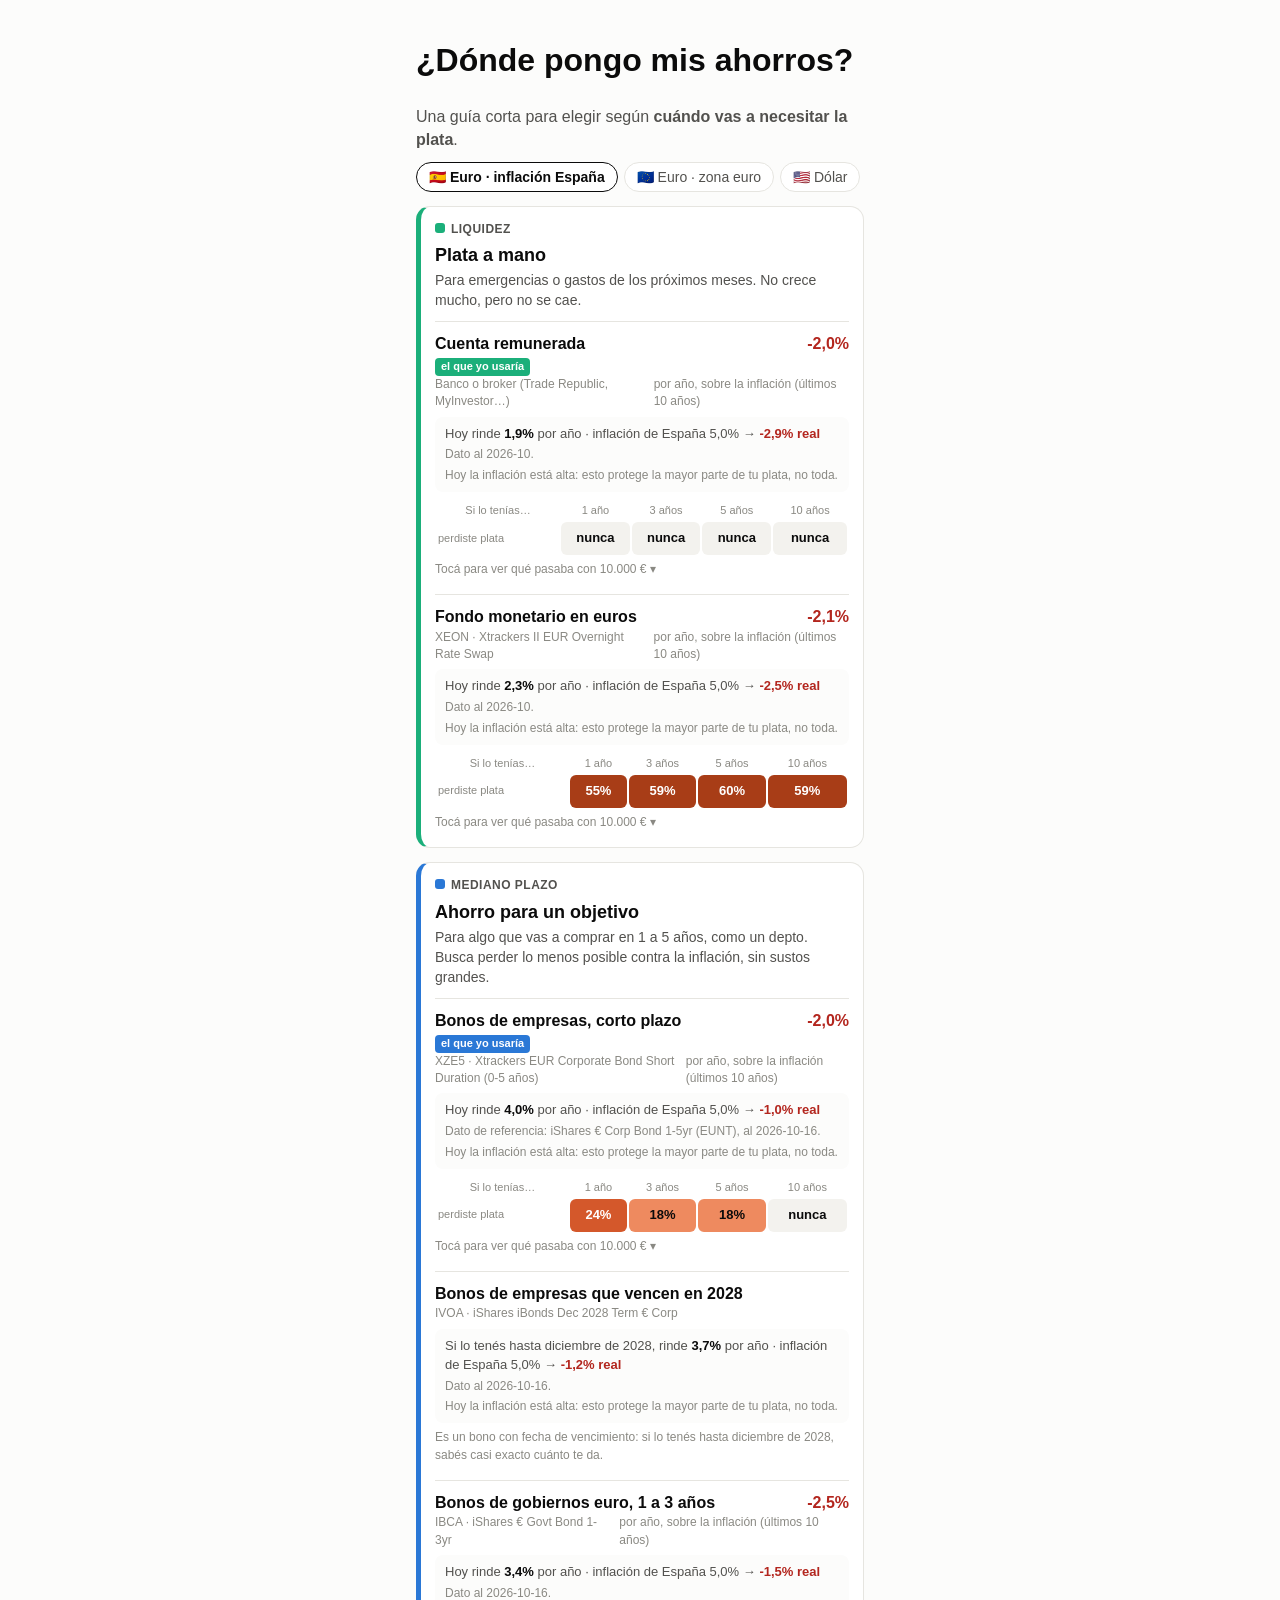
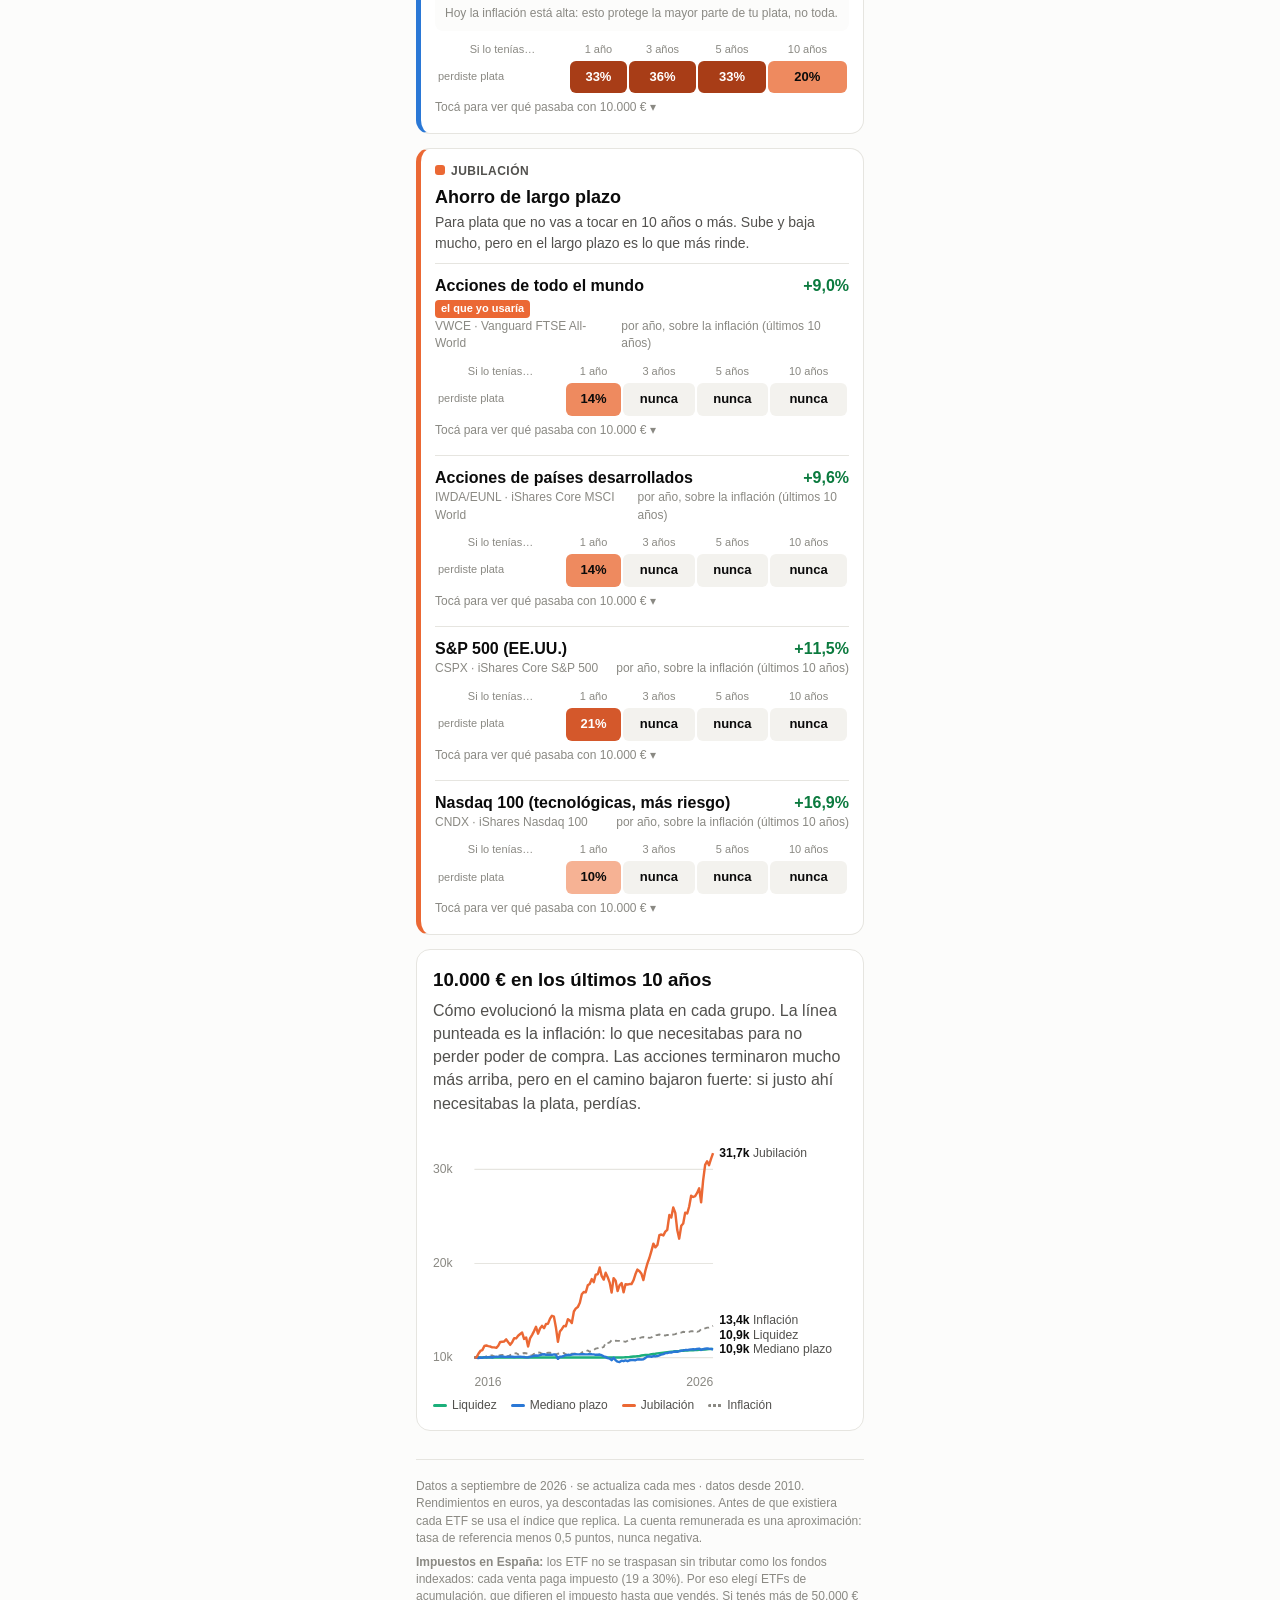
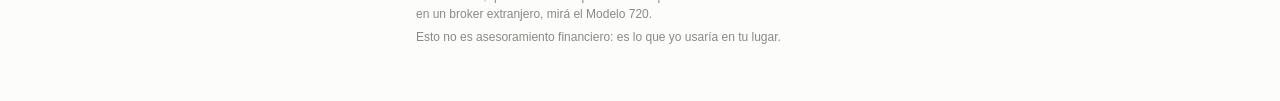
==== site/index.html @ a1c072b0 "Página: tres grupos, pérdida por plazo, escenarios y gráfico de 10 años" ====
<!doctype html>
<html lang="es">
<head>
<meta charset="utf-8">
<meta name="viewport" content="width=device-width, initial-scale=1">
<title>¿Dónde pongo mis ahorros?</title>
<meta name="description" content="Una guía corta para elegir dónde poner los ahorros según cuándo vas a necesitar la plata.">
<link rel="icon" href="data:image/svg+xml,<svg xmlns='http://www.w3.org/2000/svg' viewBox='0 0 100 100'><text y='.9em' font-size='90'>🐷</text></svg>">
<link rel="stylesheet" href="style.css">
</head>
<body>
<main>
  <h1>¿Dónde pongo mis ahorros?</h1>
  <p>Una guía corta para elegir según <b>cuándo vas a necesitar la plata</b>.</p>
  <div class="moneda" id="moneda">
    <button class="chip" data-m="es">🇪🇸 Euro · inflación España</button>
    <button class="chip" data-m="ea">🇪🇺 Euro · zona euro</button>
    <button class="chip" data-m="us">🇺🇸 Dólar</button>
  </div>

  <div id="grupos"></div>

  <div class="leccion">
    <h3 style="margin:0 0 4px">10.000<span class="sim"></span> en los últimos 10 años</h3>
    <p>Cómo evolucionó la misma plata en cada grupo. La línea punteada es la inflación: lo que necesitabas para no perder poder de compra. Las acciones terminaron mucho más arriba, pero en el camino bajaron fuerte: si justo ahí necesitabas la plata, perdías.</p>
    <svg id="diez" viewBox="0 0 340 220" role="img" aria-label="Evolución de 10.000 en cada grupo durante los últimos 10 años"></svg>
    <div class="legend" id="leyenda" style="flex-wrap:wrap"></div>
  </div>

  <footer id="pie"></footer>
</main>
<script src="app.js"></script>
</body>
</html>
---- site/style.css ----
:root {
    --surface: #fcfcfb; --card: #ffffff; --line: #e6e5e0;
    --text: #0b0b0b; --text2: #52514e; --muted: #8a8983;
    --liq: #1baf7a; --med: #2a78d6; --jub: #eb6834;
    --good: #0b7a3e; --bad: #b3261e;
  }
  * { box-sizing: border-box; }
  body { margin: 0; font: 16px/1.45 -apple-system, BlinkMacSystemFont, "Segoe UI", Roboto, sans-serif;
         background: var(--surface); color: var(--text); }
  main { max-width: 480px; margin: 0 auto; padding: 16px 16px 48px; }
            font-size: 12px; color: #6b5200; margin-bottom: 12px; }
  h1 { font-size: 24px; line-height: 1.2; margin: 4px 0 4px; }
  h2 { font-size: 19px; margin: 28px 0 8px; }
  p { margin: 6px 0; color: var(--text2); }
  .moneda { display: flex; gap: 6px; margin: 10px 0 4px; flex-wrap: wrap; }
  .chip { border: 1px solid var(--line); background: var(--card); border-radius: 999px; padding: 6px 12px;
          font-size: 14px; color: var(--text2); cursor: pointer; }
  .chip.on { border-color: var(--text); color: var(--text); font-weight: 600; }
  .grupo { background: var(--card); border: 1px solid var(--line); border-left: 5px solid var(--k);
           border-radius: 14px; padding: 14px 14px 10px; margin-top: 14px; }
  .grupo .tag { font-size: 12px; font-weight: 700; letter-spacing: .04em; text-transform: uppercase; color: var(--text2); }
  .grupo .tag i { display: inline-block; width: 10px; height: 10px; border-radius: 3px; background: var(--k); margin-right: 6px; }
  .grupo h3 { margin: 4px 0 2px; font-size: 18px; }
  .grupo .para { font-size: 14px; color: var(--text2); }
  .inst { border-top: 1px solid var(--line); padding: 10px 0 6px; margin-top: 10px; cursor: pointer; }
  .inst .row { display: flex; justify-content: space-between; align-items: baseline; gap: 8px; }
  .inst .name { font-weight: 600; }
  .inst .name em { display: table; margin: 3px 0 0 !important; font-style: normal; font-size: 11px; background: var(--k); color: #fff; border-radius: 4px; padding: 1px 6px; margin-left: 6px; vertical-align: 2px; }
  .inst .tick { font-size: 12px; color: var(--muted); }
  .inst .real { font-weight: 700; white-space: nowrap; }
  .inst .real.pos { color: var(--good); } .inst .real.neg { color: var(--bad); }
  .inst .sub { font-size: 12px; color: var(--muted); }
  table.chances { width: 100%; border-collapse: separate; border-spacing: 2px; margin-top: 8px; font-size: 13px; }
  table.chances th { font-weight: 500; color: var(--muted); font-size: 11px; }
  table.chances td { text-align: center; border-radius: 6px; padding: 7px 0; font-weight: 600; }
  .detalle { display: none; margin: 8px 0 4px; padding: 12px; background: var(--surface); border-radius: 10px; }
  .inst.open .detalle { display: block; }
  .plazos { display: flex; gap: 6px; margin: 6px 0 10px; }
  .plazos .chip { padding: 4px 10px; font-size: 13px; }
  .esc { display: grid; grid-template-columns: 64px 1fr 74px; align-items: center; gap: 8px; font-size: 13px; margin: 6px 0; }
  .esc .lbl { color: var(--text2); }
  .esc .bar { position: relative; height: 14px; }
  .esc .bar .base { position: absolute; top: -3px; bottom: -3px; width: 2px; background: var(--text); left: var(--b); }
  .esc .bar .fill { position: absolute; top: 2px; height: 10px; border-radius: 4px; }
  .esc .val { text-align: right; font-weight: 700; }
  .nota { font-size: 12px; color: var(--muted); margin-top: 6px; }
  .leccion { background: var(--card); border: 1px solid var(--line); border-radius: 14px; padding: 16px; margin-top: 14px; }
  .leccion svg { width: 100%; height: auto; display: block; margin-top: 8px; }
  .legend { display: flex; gap: 14px; font-size: 12px; color: var(--text2); margin-top: 6px; }
  .legend i { display: inline-block; width: 14px; height: 3px; border-radius: 2px; vertical-align: middle; margin-right: 5px; }
  footer { font-size: 12px; color: var(--muted); margin-top: 28px; border-top: 1px solid var(--line); padding-top: 12px; }
  .hoy { font-size: 13px; margin-top: 6px; padding: 8px 10px; border-radius: 8px; background: var(--surface); color: var(--text2); }
  .hoy b { color: var(--text); }
  .hoy .neg { color: var(--bad); font-weight: 700; } .hoy .pos { color: var(--good); font-weight: 700; }
  .hoy .nota { display: block; margin-top: 3px; font-size: 12px; color: var(--muted); }
  .inst .tap { font-size: 12px; color: var(--muted); margin-top: 4px; }
  .inst.open .tap { display: none; }
  .error { color: var(--bad); padding: 20px 0; }
  footer p { font-size: 12px; color: var(--muted); margin: 6px 0; }
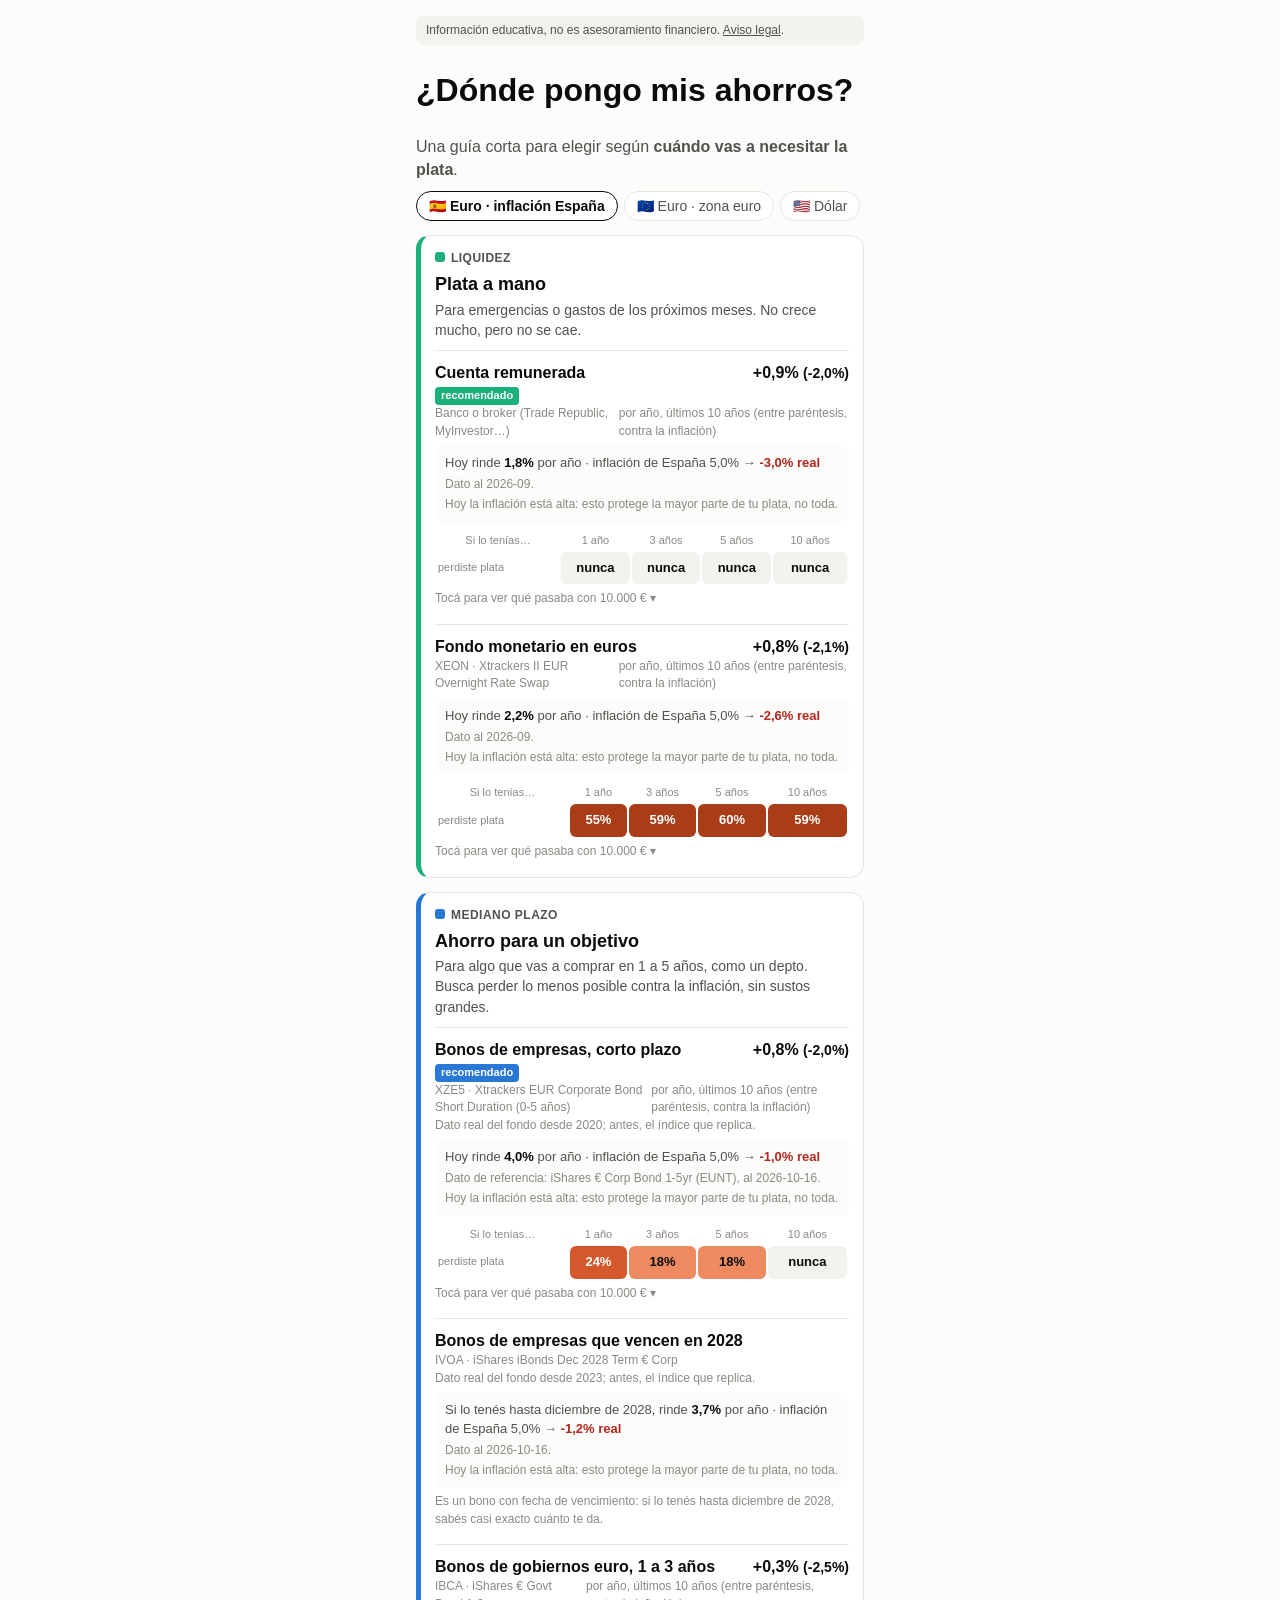
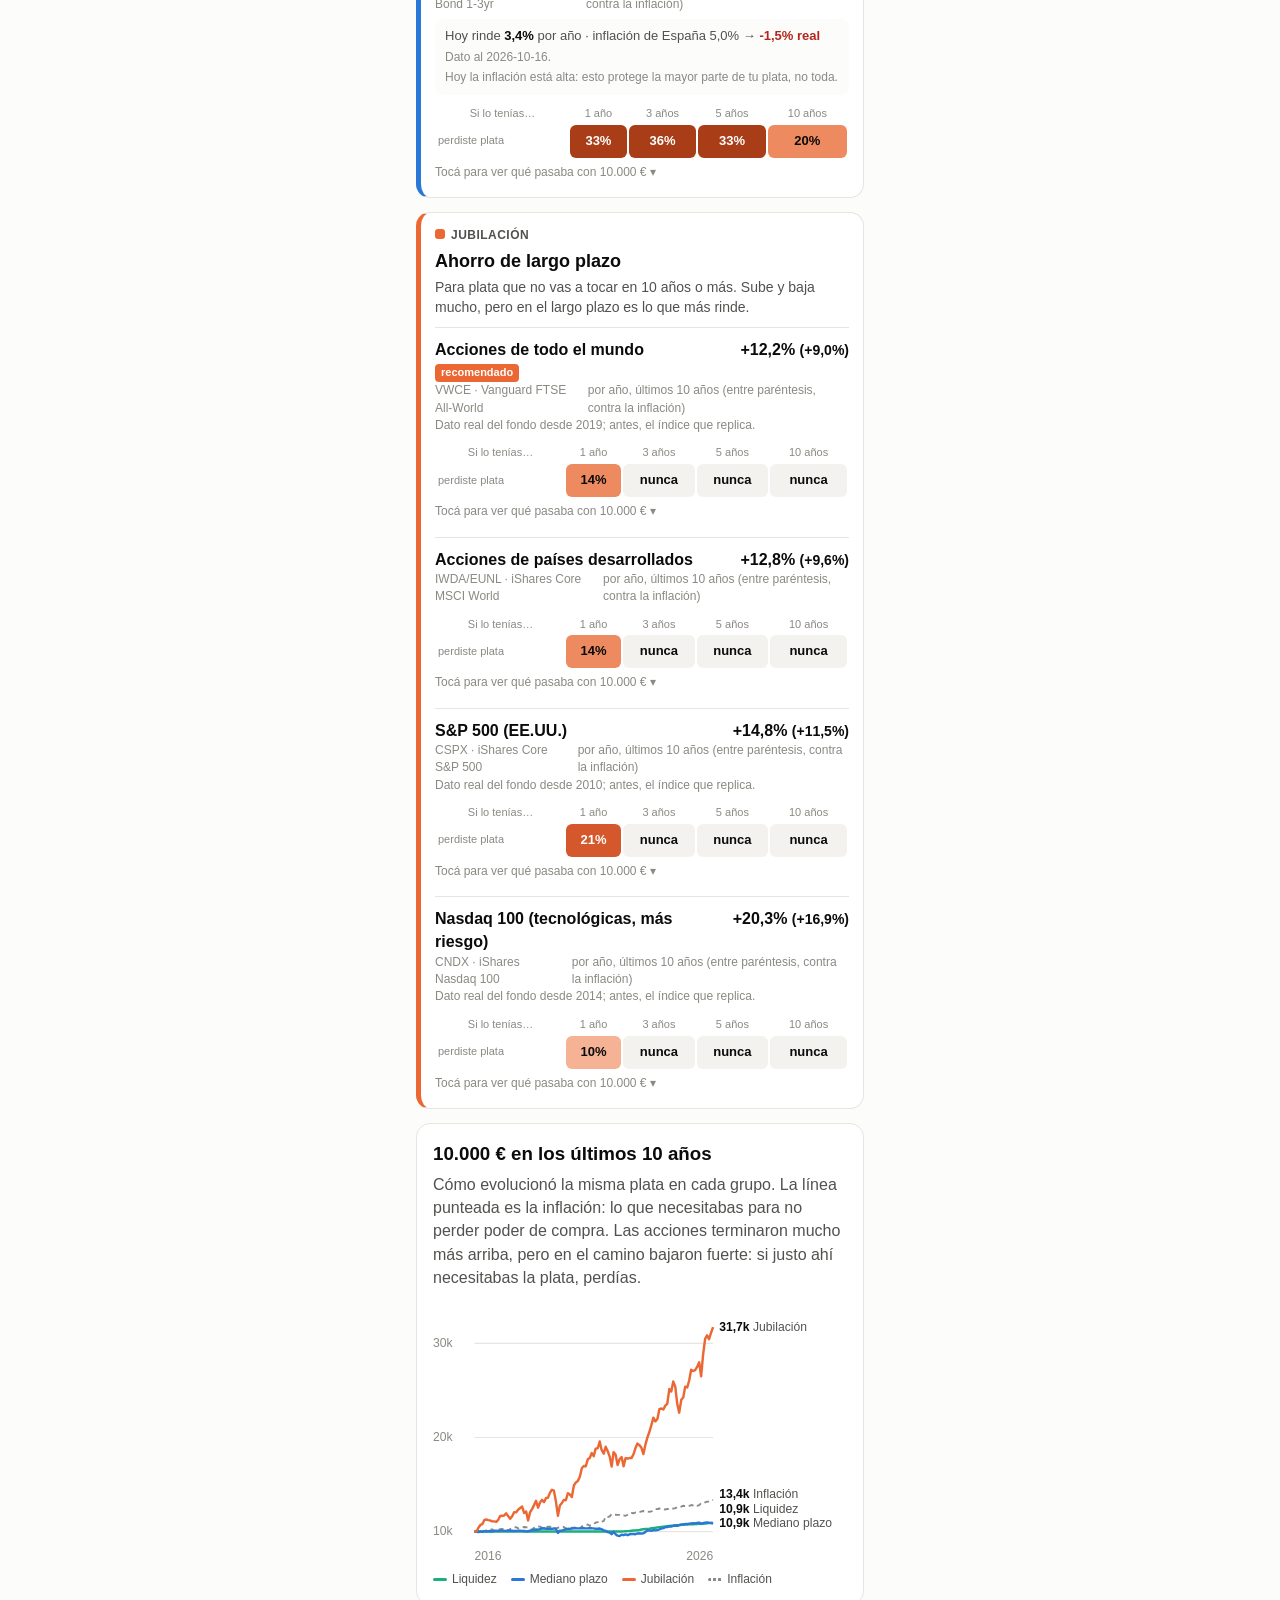
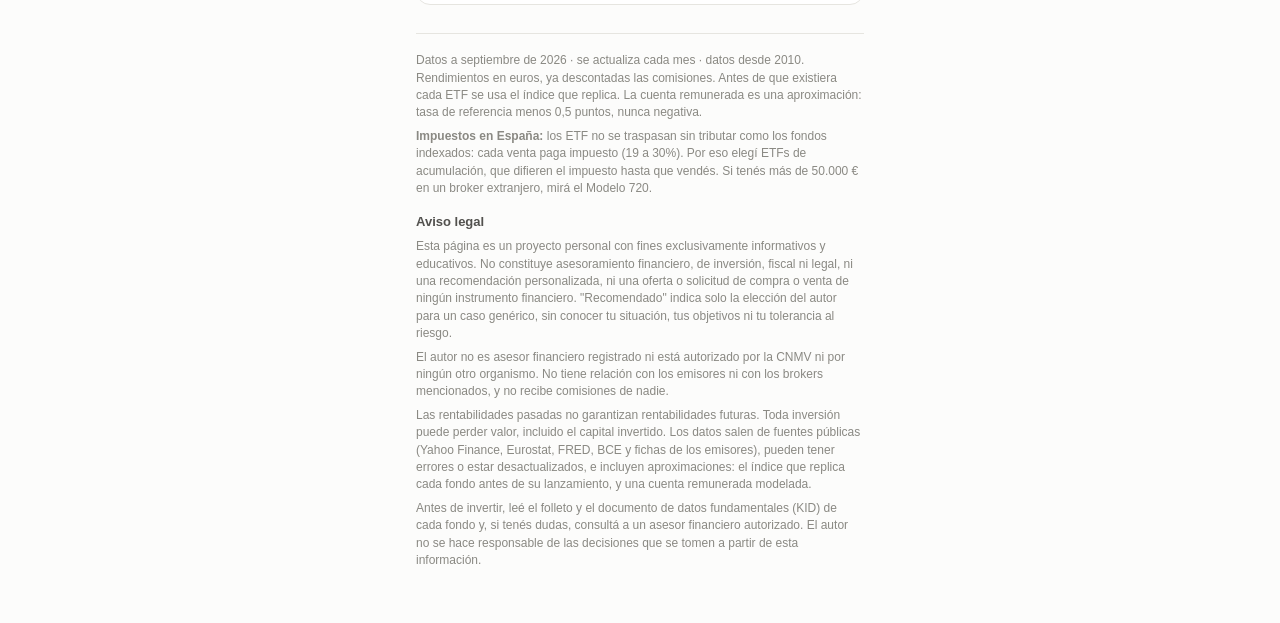
==== commit 2ffeb438: "Etiqueta Recomendado, rendimiento nominal con el real entre paréntesis y aviso legal" ====
--- a/site/index.html
+++ b/site/index.html
@@ -10,6 +10,7 @@
 </head>
 <body>
 <main>
+  <div class="aviso">Información educativa, no es asesoramiento financiero. <a href="#aviso">Aviso legal</a>.</div>
   <h1>¿Dónde pongo mis ahorros?</h1>
   <p>Una guía corta para elegir según <b>cuándo vas a necesitar la plata</b>.</p>
   <div class="moneda" id="moneda">
--- a/site/style.css
+++ b/site/style.css
@@ -57,3 +57,7 @@
   .inst.open .tap { display: none; }
   .error { color: var(--bad); padding: 20px 0; }
   footer p { font-size: 12px; color: var(--muted); margin: 6px 0; }
+  .aviso { background: #f3f2ee; border-radius: 8px; padding: 6px 10px; font-size: 12px; color: var(--text2); margin-bottom: 10px; }
+  .aviso a, footer a { color: var(--text2); }
+  footer h4 { font-size: 13px; color: var(--text2); margin: 16px 0 4px; }
+  .inst .real span { font-size: 14px; }
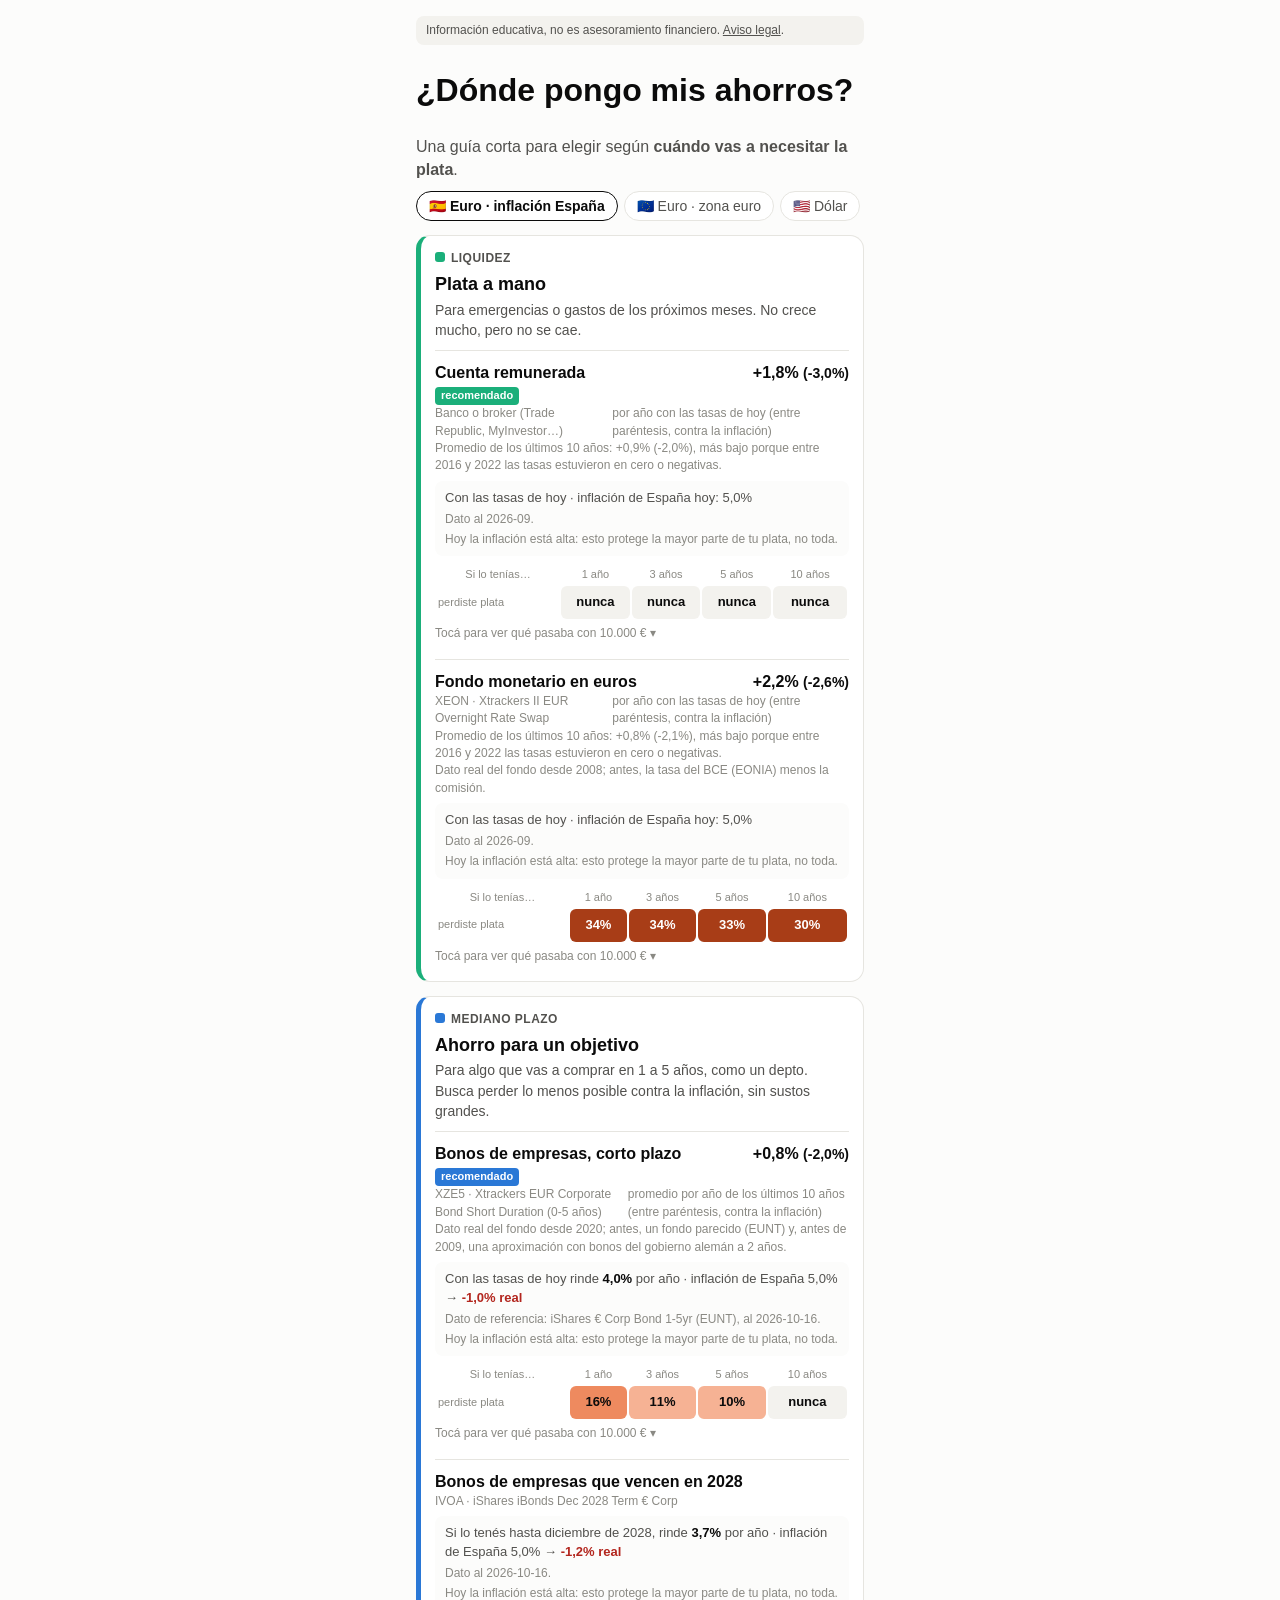
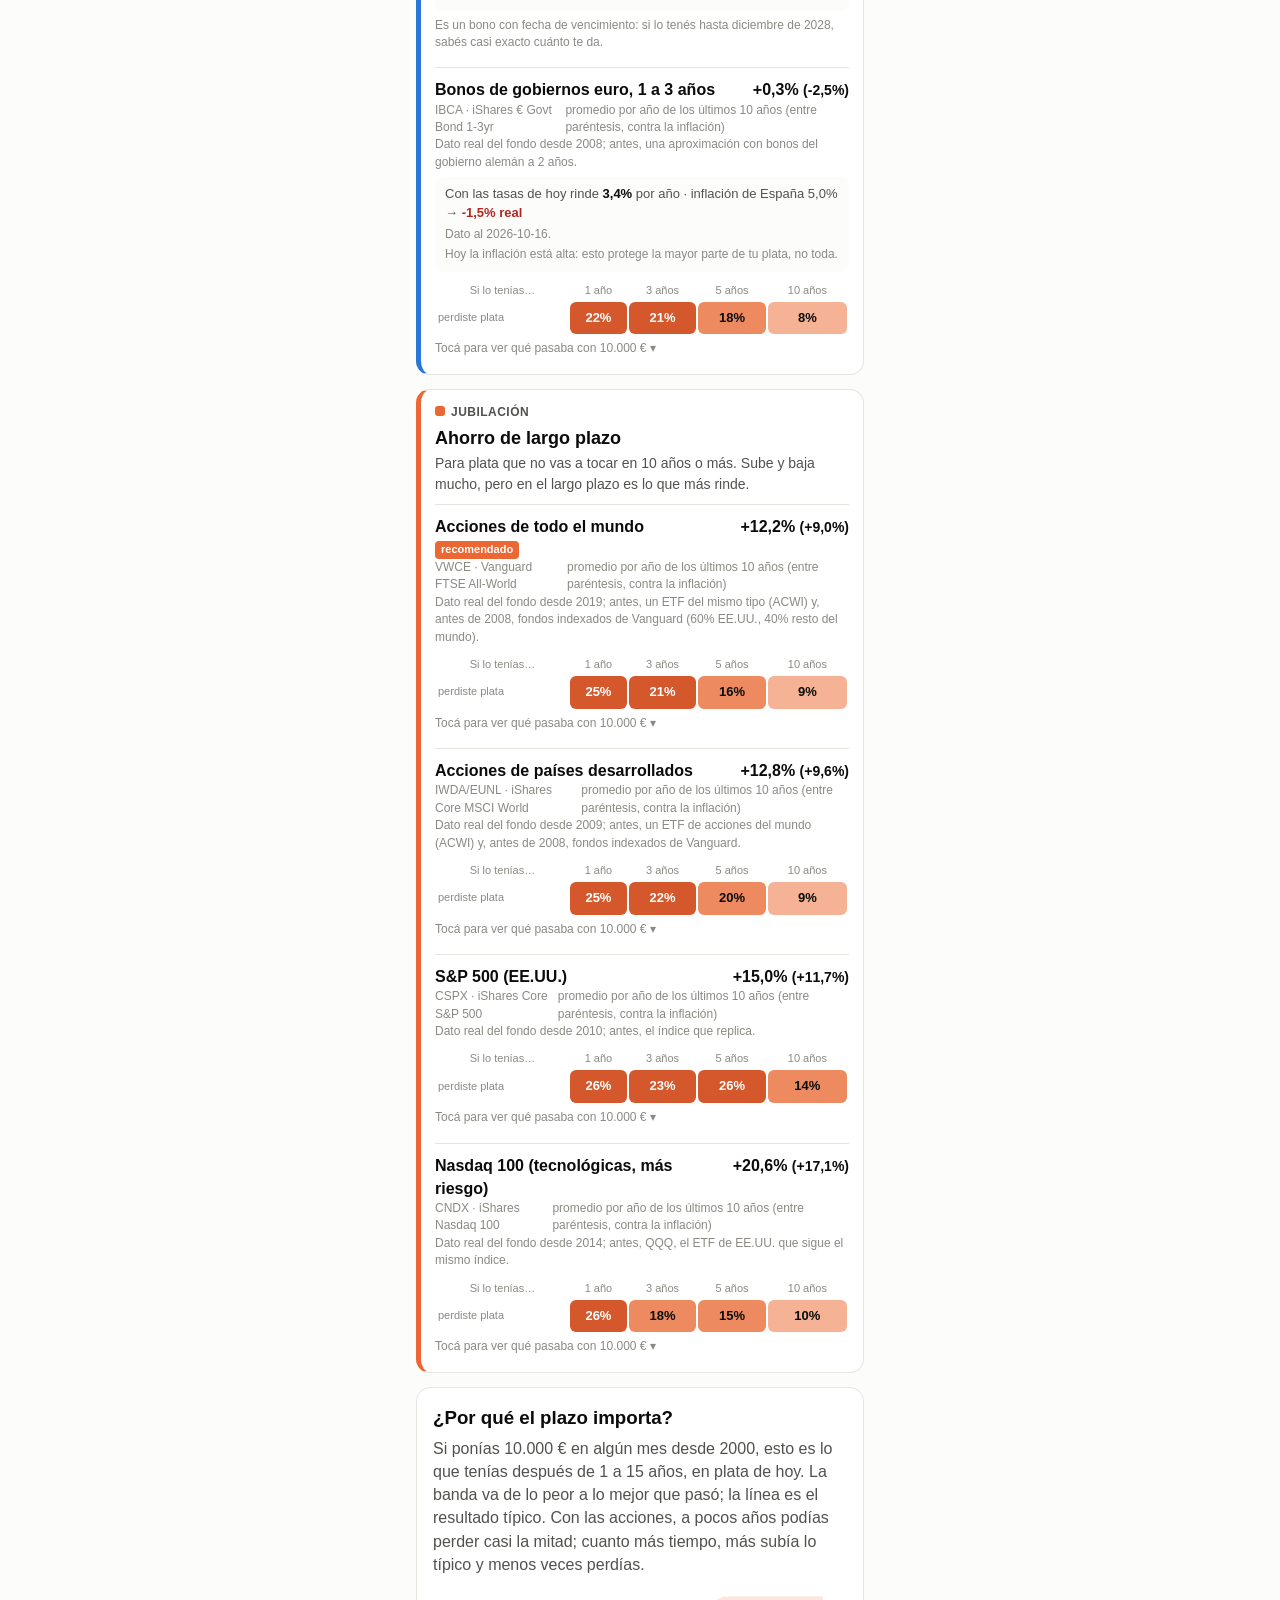
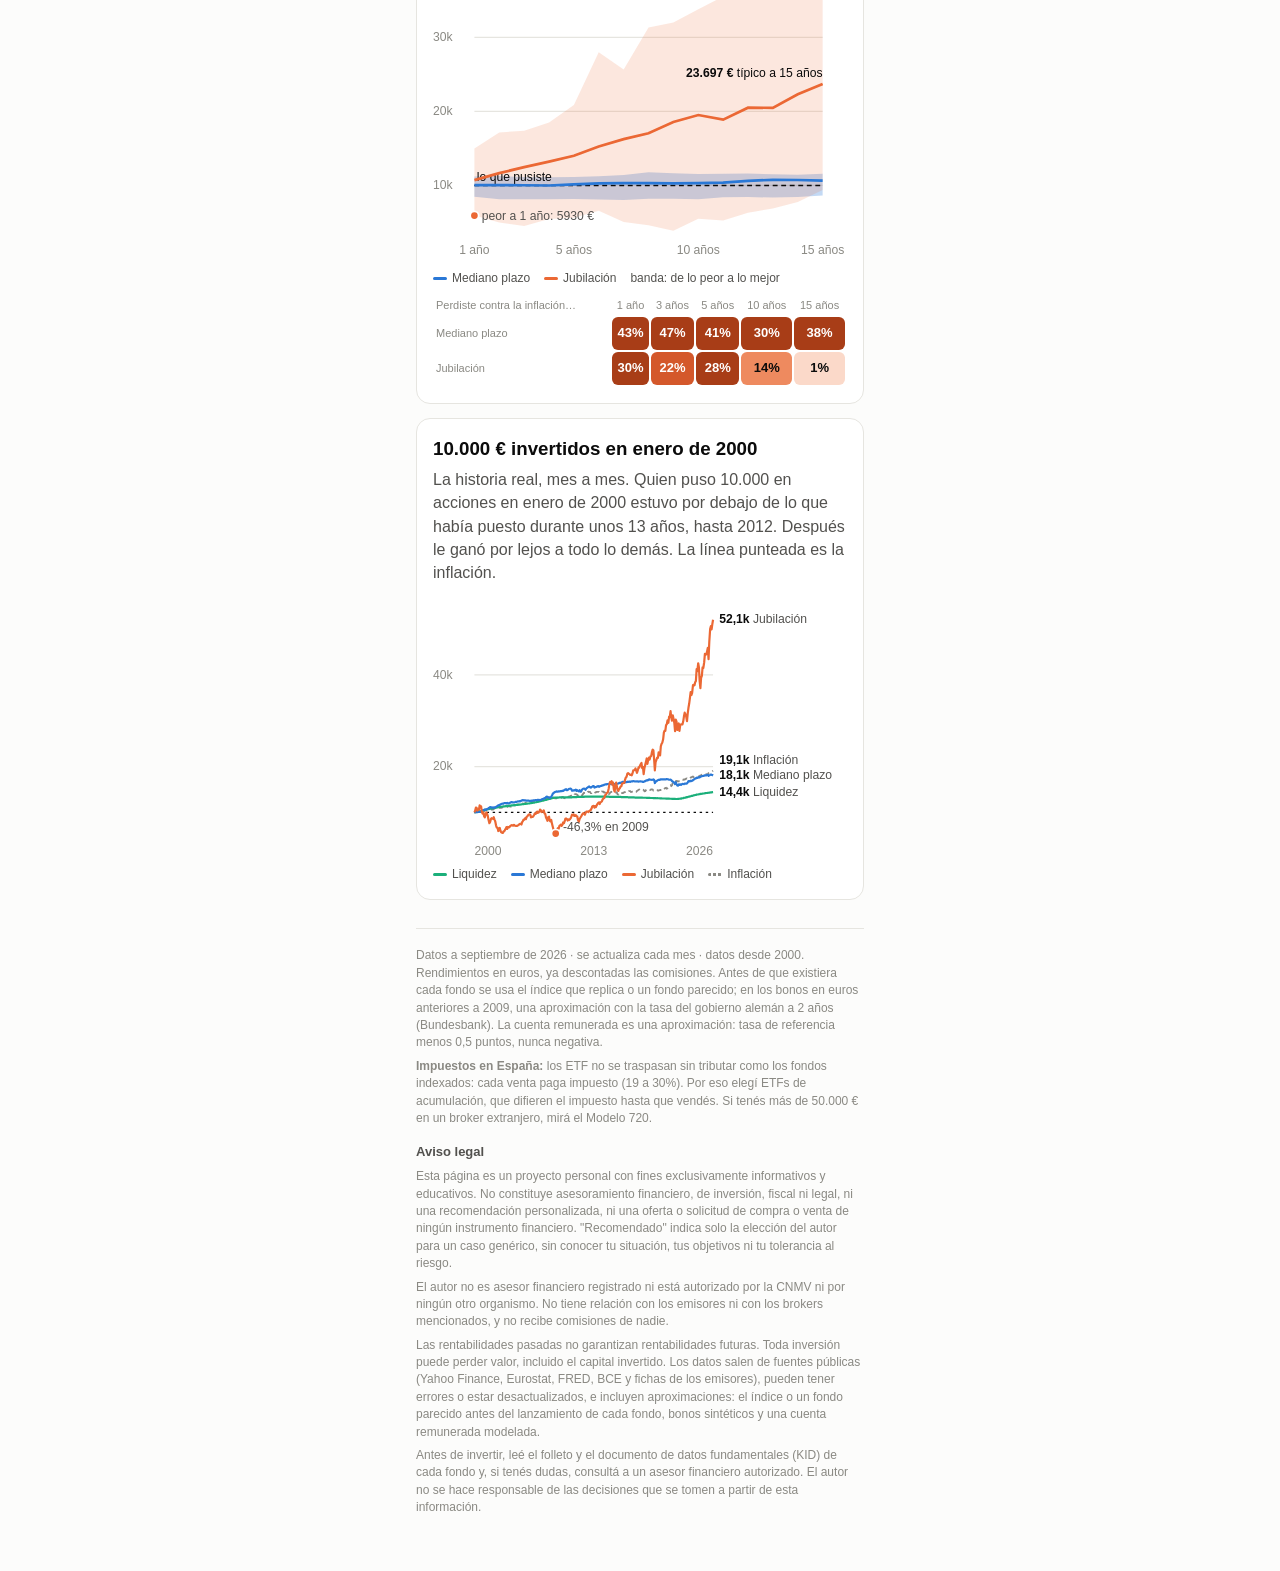
==== commit c5ccb871: "Gráficos: embudo por plazo (1 a 15 años) con pérdida contra la inflación, e historia real desde 2000" ====
--- a/site/index.html
+++ b/site/index.html
@@ -22,9 +22,17 @@
   <div id="grupos"></div>
 
   <div class="leccion">
-    <h3 style="margin:0 0 4px">10.000<span class="sim"></span> en los últimos 10 años</h3>
-    <p>Cómo evolucionó la misma plata en cada grupo. La línea punteada es la inflación: lo que necesitabas para no perder poder de compra. Las acciones terminaron mucho más arriba, pero en el camino bajaron fuerte: si justo ahí necesitabas la plata, perdías.</p>
-    <svg id="diez" viewBox="0 0 340 220" role="img" aria-label="Evolución de 10.000 en cada grupo durante los últimos 10 años"></svg>
+    <h3 style="margin:0 0 4px">¿Por qué el plazo importa?</h3>
+    <p>Si ponías 10.000<span class="sim"></span> en algún mes desde 2000, esto es lo que tenías después de 1 a 15 años, en plata de hoy. La banda va de lo peor a lo mejor que pasó; la línea es el resultado típico. Con las acciones, a pocos años podías perder casi la mitad; cuanto más tiempo, más subía lo típico y menos veces perdías.</p>
+    <svg id="embudo" viewBox="0 0 340 230" role="img" aria-label="Resultado de 10.000 según cuántos años los tuviste, acciones y bonos"></svg>
+    <div class="legend" id="leyenda-embudo" style="flex-wrap:wrap"></div>
+    <table class="chances" id="pierde"></table>
+  </div>
+
+  <div class="leccion">
+    <h3 style="margin:0 0 4px">10.000<span class="sim"></span> invertidos en enero de 2000</h3>
+    <p id="historia-texto">La historia real, mes a mes. La línea punteada es la inflación: lo que necesitabas para no perder poder de compra.</p>
+    <svg id="historia" viewBox="0 0 340 220" role="img" aria-label="Evolución de 10.000 en cada grupo desde enero de 2000"></svg>
     <div class="legend" id="leyenda" style="flex-wrap:wrap"></div>
   </div>
 
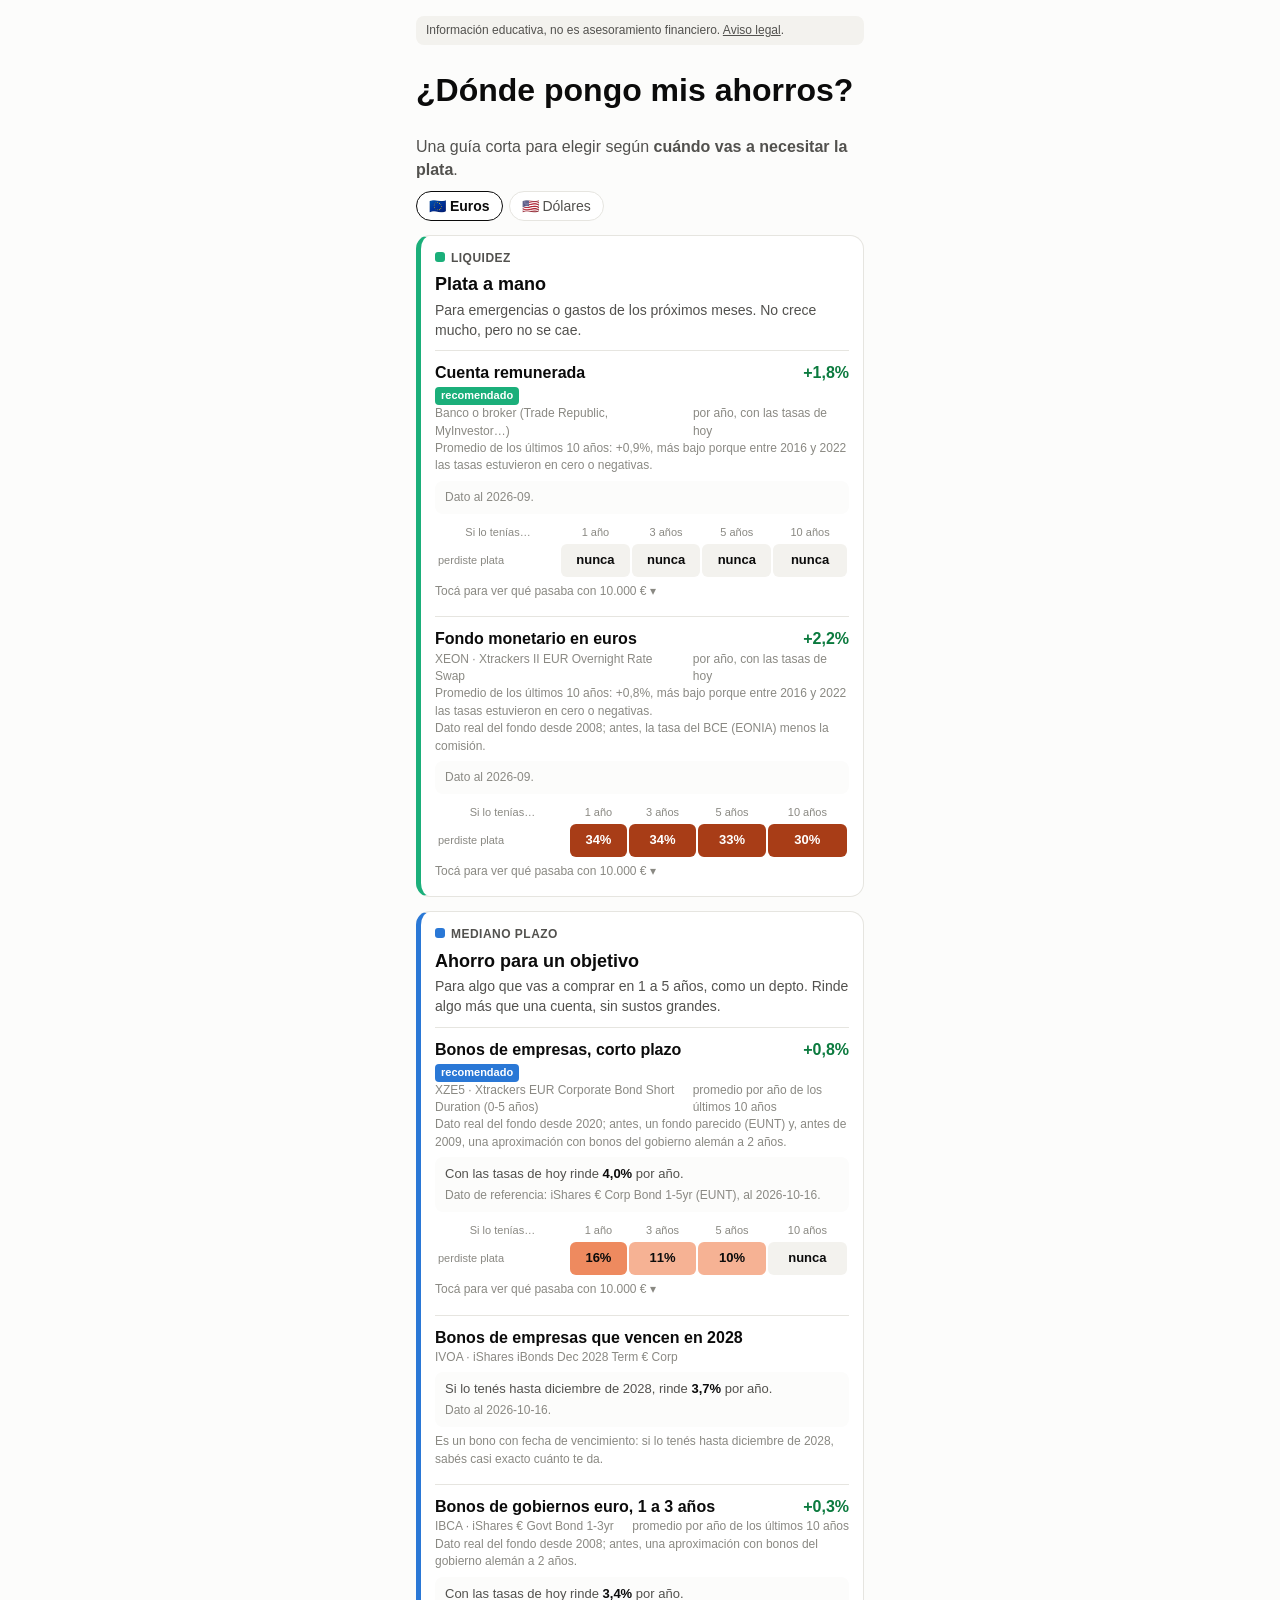
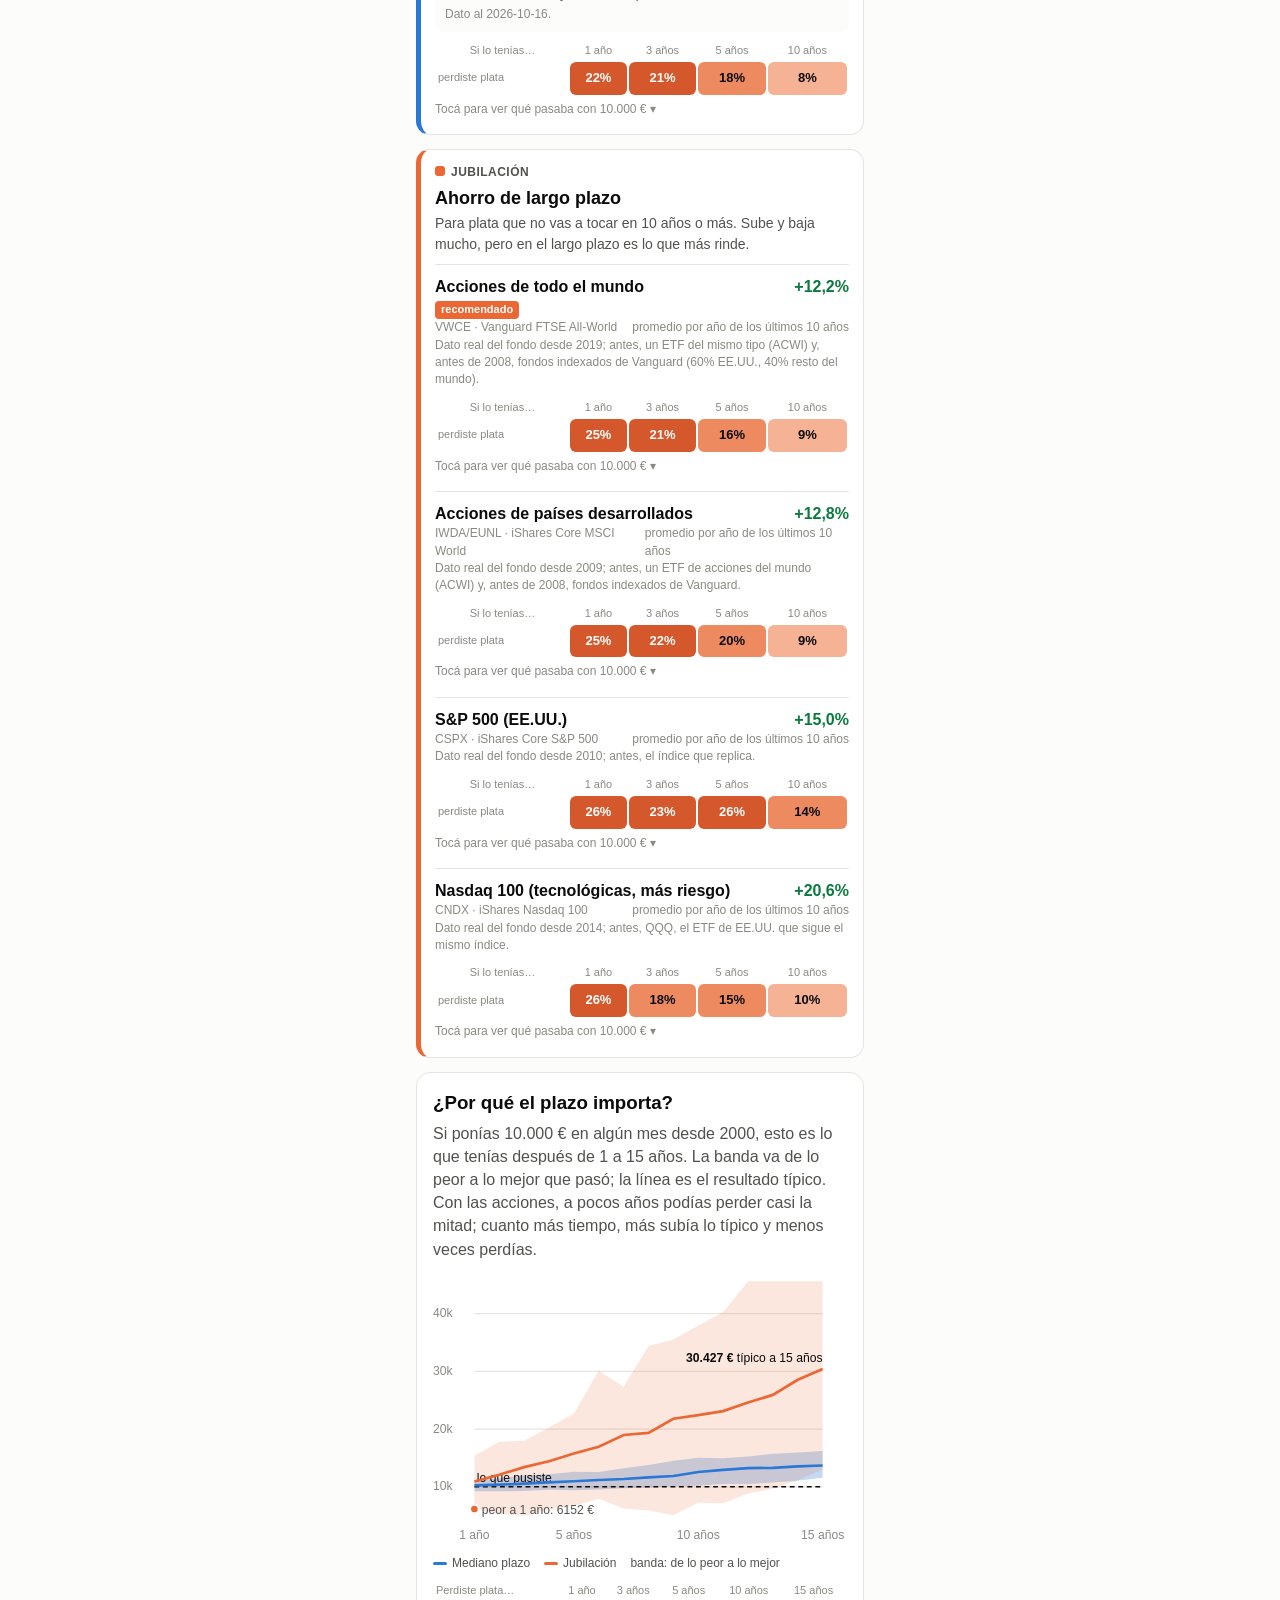
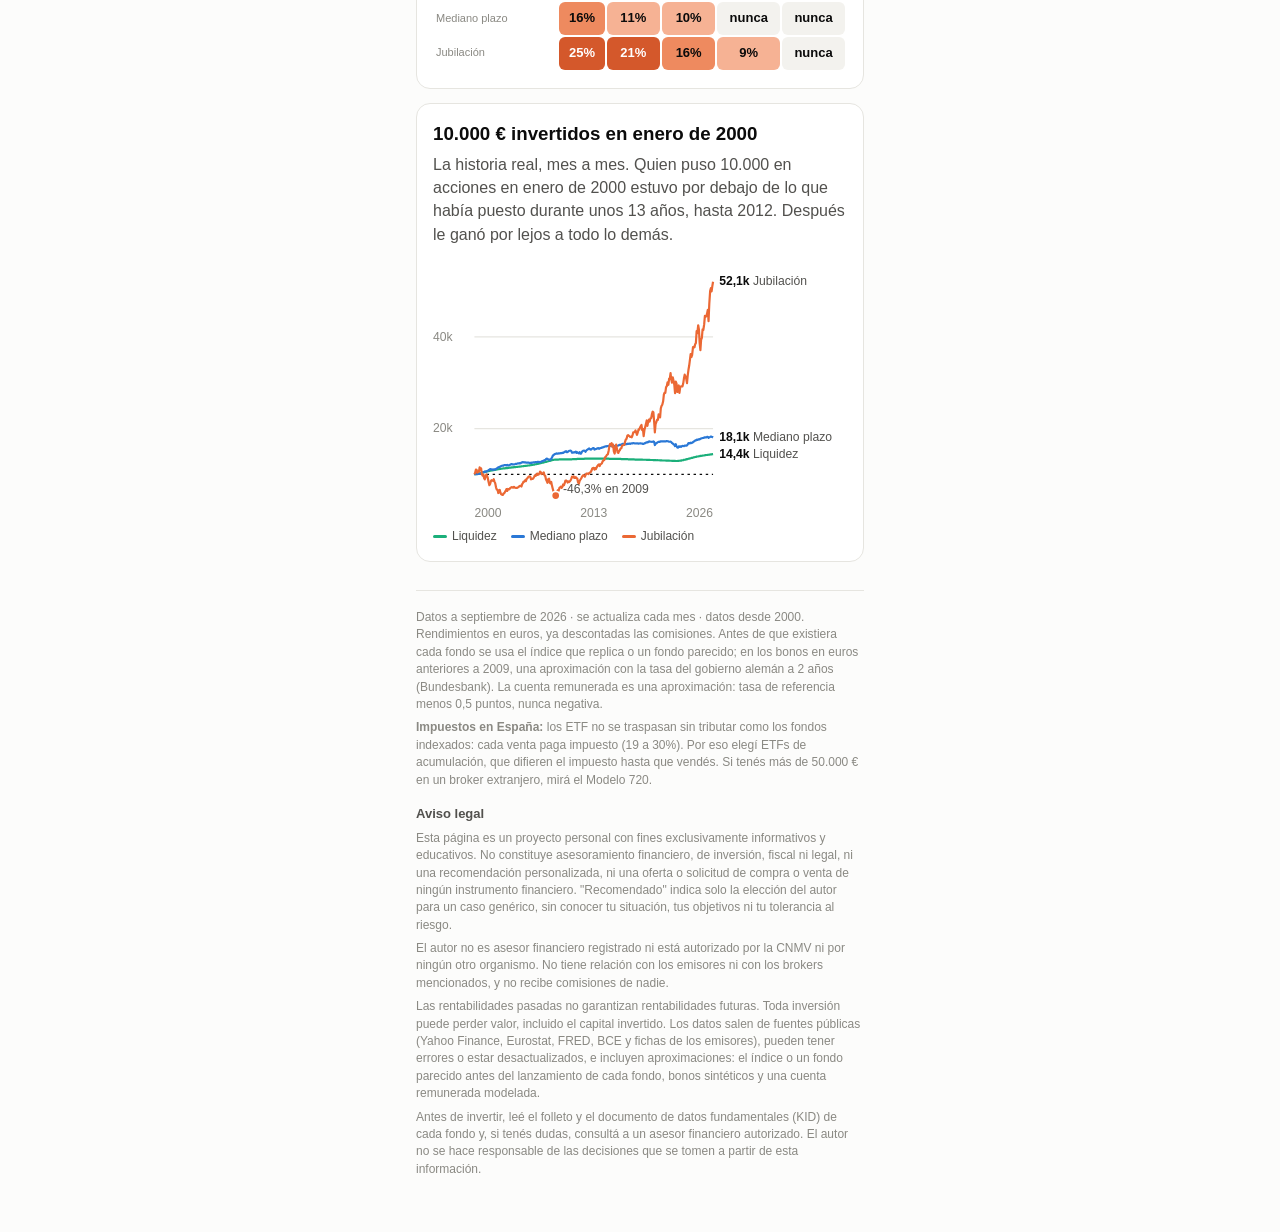
==== commit 10cfefc6: "Sin inflación: vistas en euros y en dólares, todo nominal y convertido a la moneda elegida" ====
--- a/site/index.html
+++ b/site/index.html
@@ -14,16 +14,15 @@
   <h1>¿Dónde pongo mis ahorros?</h1>
   <p>Una guía corta para elegir según <b>cuándo vas a necesitar la plata</b>.</p>
   <div class="moneda" id="moneda">
-    <button class="chip" data-m="es">🇪🇸 Euro · inflación España</button>
-    <button class="chip" data-m="ea">🇪🇺 Euro · zona euro</button>
-    <button class="chip" data-m="us">🇺🇸 Dólar</button>
+    <button class="chip" data-m="eur">🇪🇺 Euros</button>
+    <button class="chip" data-m="usd">🇺🇸 Dólares</button>
   </div>
 
   <div id="grupos"></div>
 
   <div class="leccion">
     <h3 style="margin:0 0 4px">¿Por qué el plazo importa?</h3>
-    <p>Si ponías 10.000<span class="sim"></span> en algún mes desde 2000, esto es lo que tenías después de 1 a 15 años, en plata de hoy. La banda va de lo peor a lo mejor que pasó; la línea es el resultado típico. Con las acciones, a pocos años podías perder casi la mitad; cuanto más tiempo, más subía lo típico y menos veces perdías.</p>
+    <p>Si ponías 10.000<span class="sim"></span> en algún mes desde 2000, esto es lo que tenías después de 1 a 15 años. La banda va de lo peor a lo mejor que pasó; la línea es el resultado típico. Con las acciones, a pocos años podías perder casi la mitad; cuanto más tiempo, más subía lo típico y menos veces perdías.</p>
     <svg id="embudo" viewBox="0 0 340 230" role="img" aria-label="Resultado de 10.000 según cuántos años los tuviste, acciones y bonos"></svg>
     <div class="legend" id="leyenda-embudo" style="flex-wrap:wrap"></div>
     <table class="chances" id="pierde"></table>
@@ -31,7 +30,7 @@
 
   <div class="leccion">
     <h3 style="margin:0 0 4px">10.000<span class="sim"></span> invertidos en enero de 2000</h3>
-    <p id="historia-texto">La historia real, mes a mes. La línea punteada es la inflación: lo que necesitabas para no perder poder de compra.</p>
+    <p id="historia-texto">La historia real, mes a mes.</p>
     <svg id="historia" viewBox="0 0 340 220" role="img" aria-label="Evolución de 10.000 en cada grupo desde enero de 2000"></svg>
     <div class="legend" id="leyenda" style="flex-wrap:wrap"></div>
   </div>
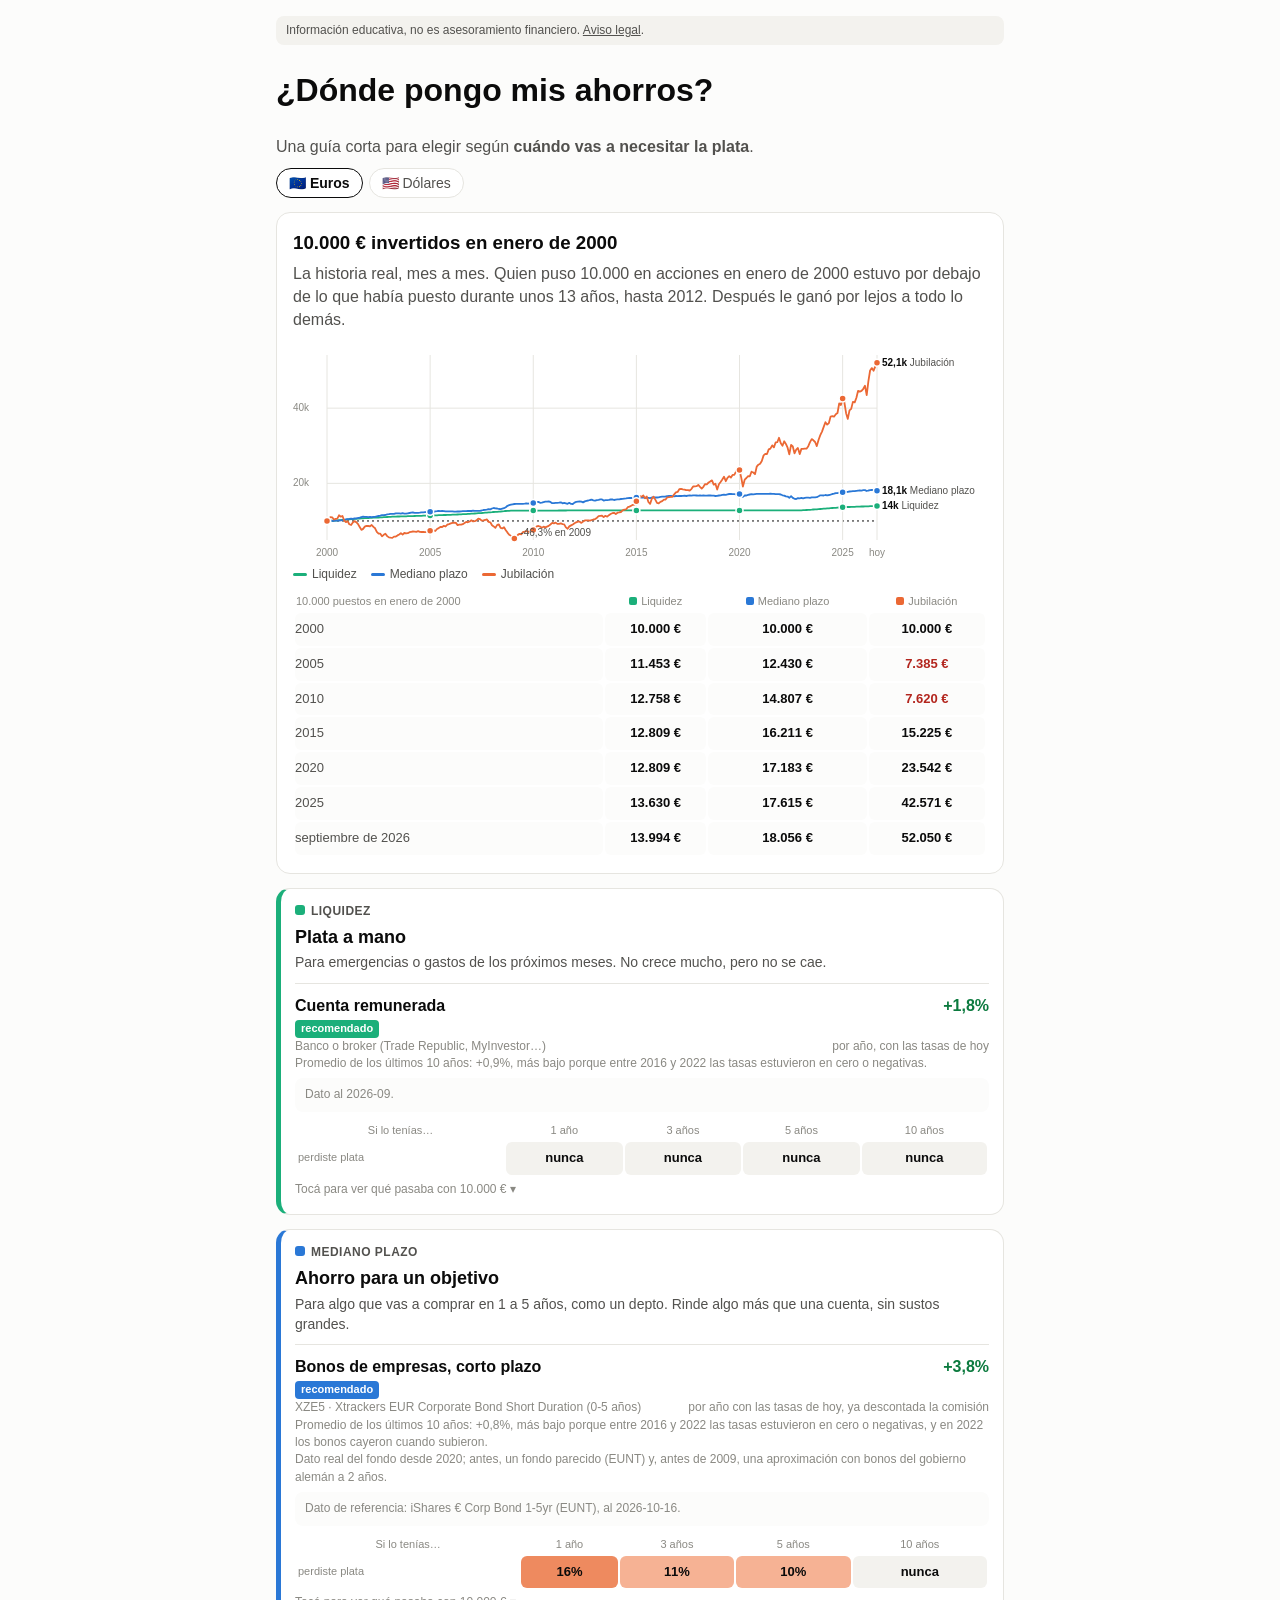
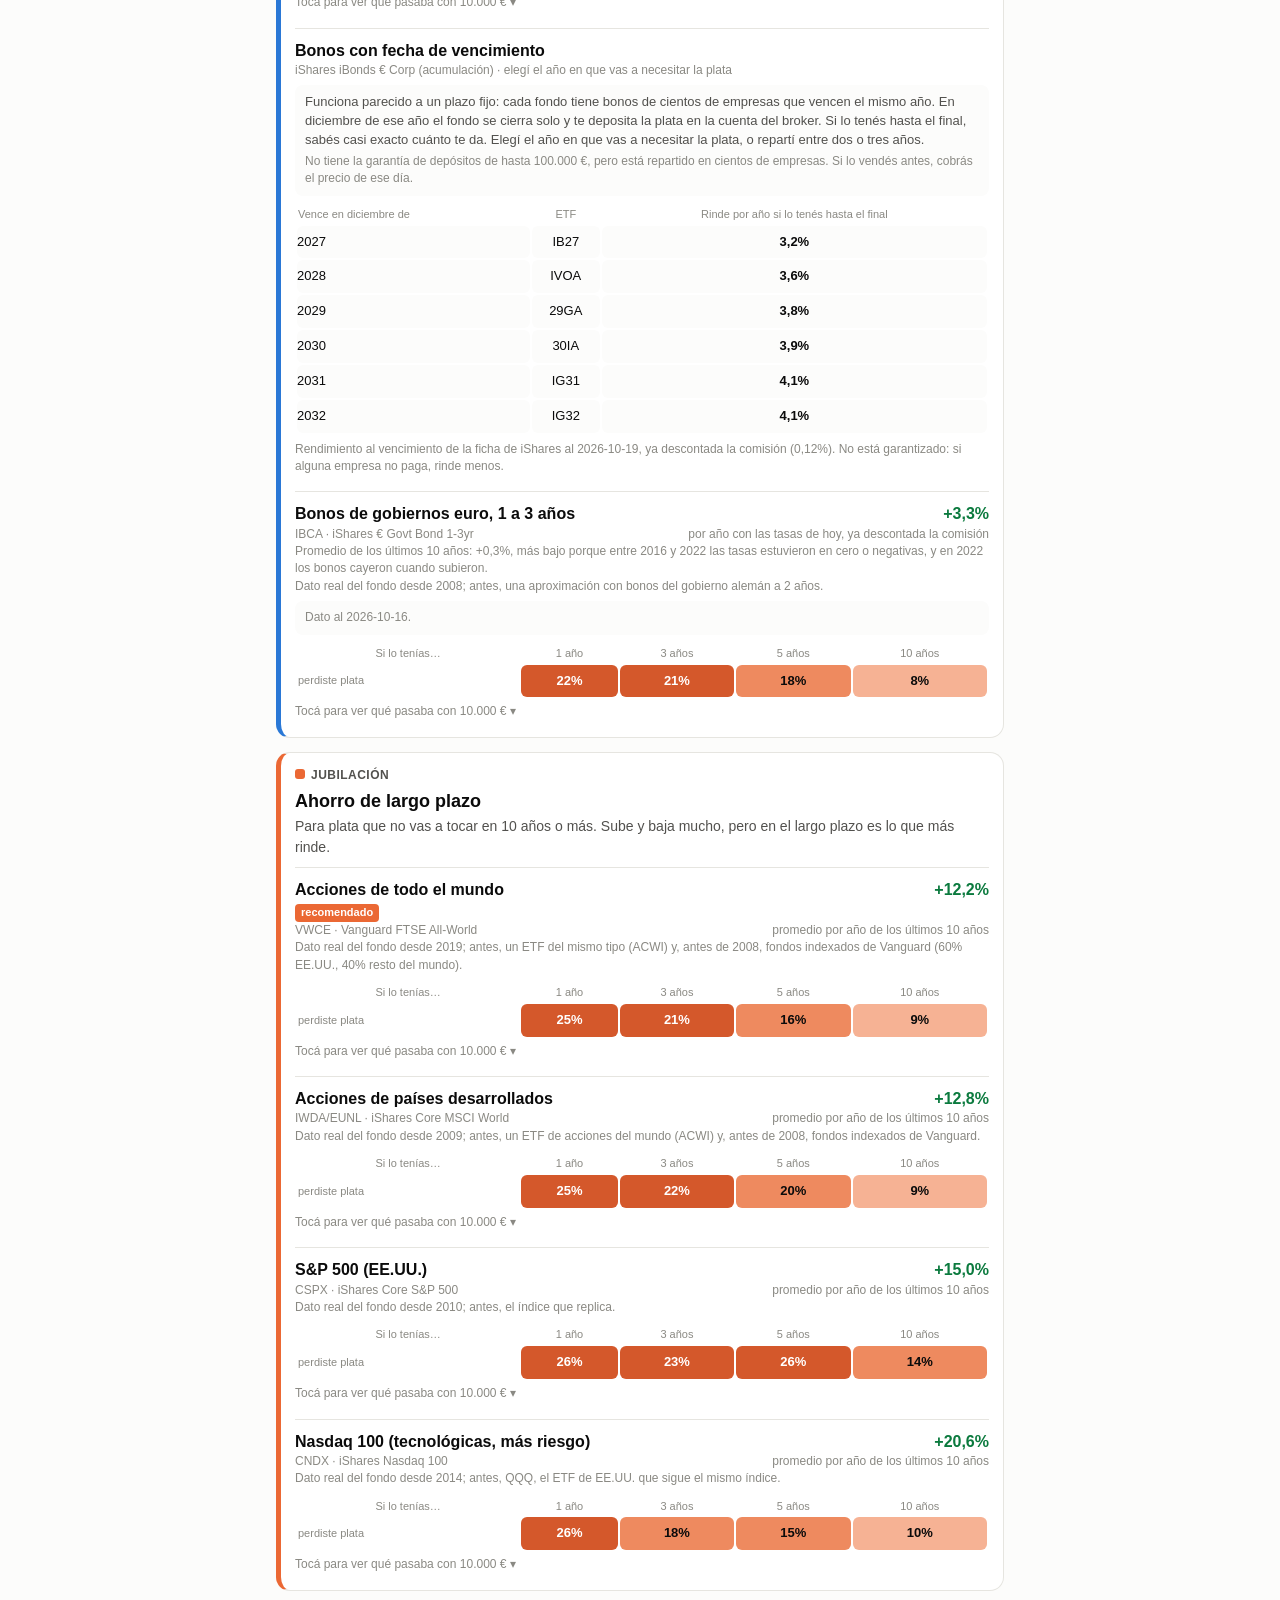
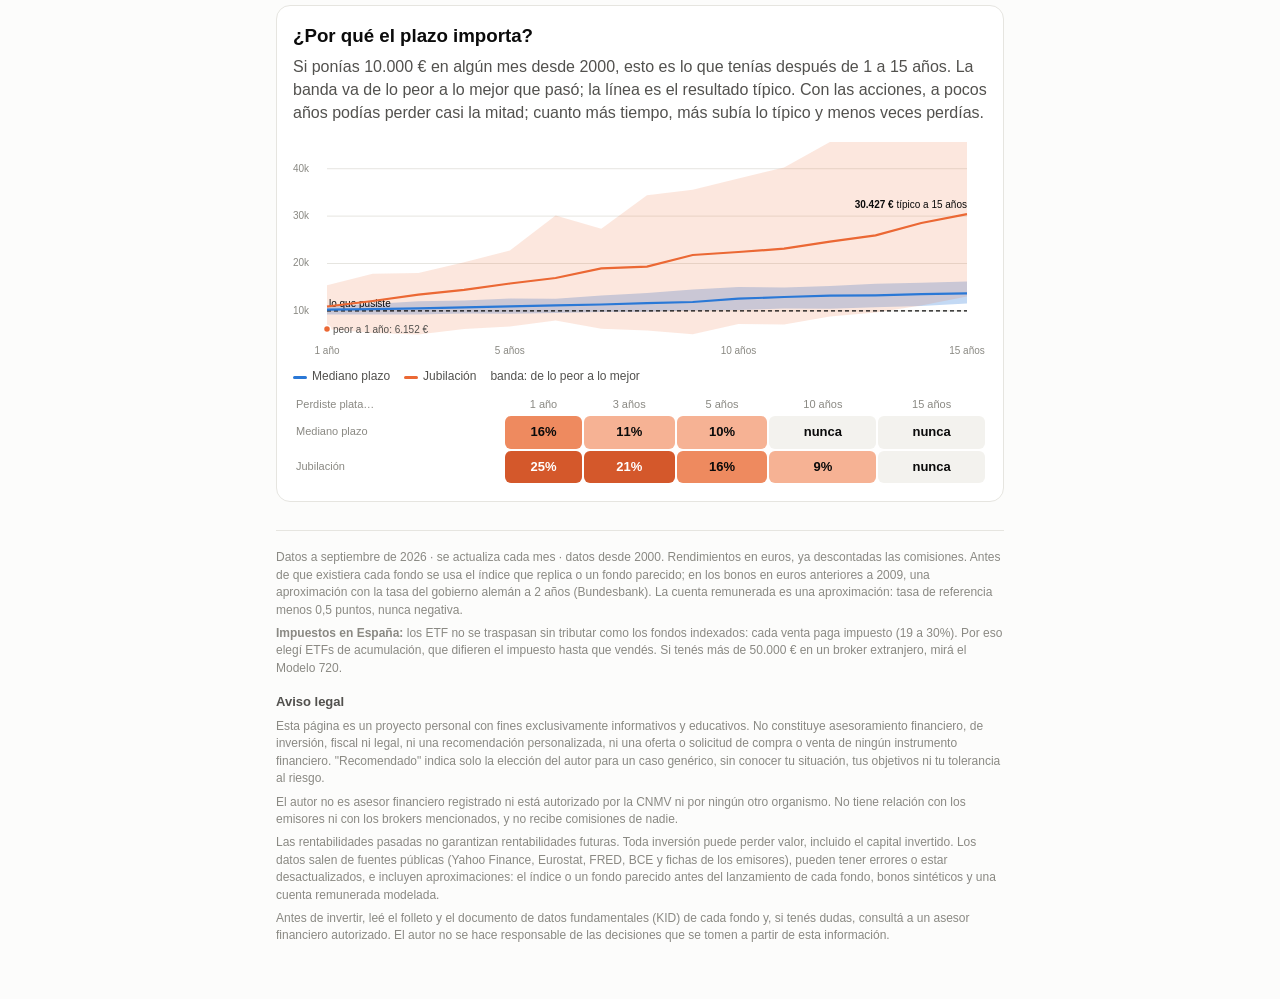
==== commit 21d0c68c: "Historia desde 2000 arriba de todo, con marcas y tabla cada 5 años; página más ancha y gráficos al a" ====
--- a/site/index.html
+++ b/site/index.html
@@ -18,6 +18,14 @@
     <button class="chip" data-m="usd">🇺🇸 Dólares</button>
   </div>
 
+  <div class="leccion" style="margin-top:14px">
+    <h3 style="margin:0 0 4px">10.000<span class="sim"></span> invertidos en enero de 2000</h3>
+    <p id="historia-texto">La historia real, mes a mes.</p>
+    <svg id="historia" viewBox="0 0 340 220" role="img" aria-label="Evolución de 10.000 en cada grupo desde enero de 2000"></svg>
+    <div class="legend" id="leyenda" style="flex-wrap:wrap"></div>
+    <table class="chances hitos" id="hitos"></table>
+  </div>
+
   <div id="grupos"></div>
 
   <div class="leccion">
@@ -28,13 +36,6 @@
     <table class="chances" id="pierde"></table>
   </div>
 
-  <div class="leccion">
-    <h3 style="margin:0 0 4px">10.000<span class="sim"></span> invertidos en enero de 2000</h3>
-    <p id="historia-texto">La historia real, mes a mes.</p>
-    <svg id="historia" viewBox="0 0 340 220" role="img" aria-label="Evolución de 10.000 en cada grupo desde enero de 2000"></svg>
-    <div class="legend" id="leyenda" style="flex-wrap:wrap"></div>
-  </div>
-
   <footer id="pie"></footer>
 </main>
 <script src="app.js"></script>
--- a/site/style.css
+++ b/site/style.css
@@ -7,7 +7,7 @@
   * { box-sizing: border-box; }
   body { margin: 0; font: 16px/1.45 -apple-system, BlinkMacSystemFont, "Segoe UI", Roboto, sans-serif;
          background: var(--surface); color: var(--text); }
-  main { max-width: 480px; margin: 0 auto; padding: 16px 16px 48px; }
+  main { max-width: 760px; margin: 0 auto; padding: 16px 16px 48px; }
             font-size: 12px; color: #6b5200; margin-bottom: 12px; }
   h1 { font-size: 24px; line-height: 1.2; margin: 4px 0 4px; }
   h2 { font-size: 19px; margin: 28px 0 8px; }
@@ -61,3 +61,9 @@
   .aviso a, footer a { color: var(--text2); }
   footer h4 { font-size: 13px; color: var(--text2); margin: 16px 0 4px; }
   .inst .real span { font-size: 14px; }
+  table.escalera td { font-weight: 400; background: var(--surface); }
+  table.escalera td b { font-weight: 700; }
+  table.escalera th { font-size: 11px; }
+  table.hitos td { font-weight: 600; background: var(--surface); }
+  table.hitos td.anio { text-align: left; font-weight: 400; color: var(--text2); }
+  table.hitos th i { display: inline-block; width: 8px; height: 8px; border-radius: 2px; margin-right: 4px; }
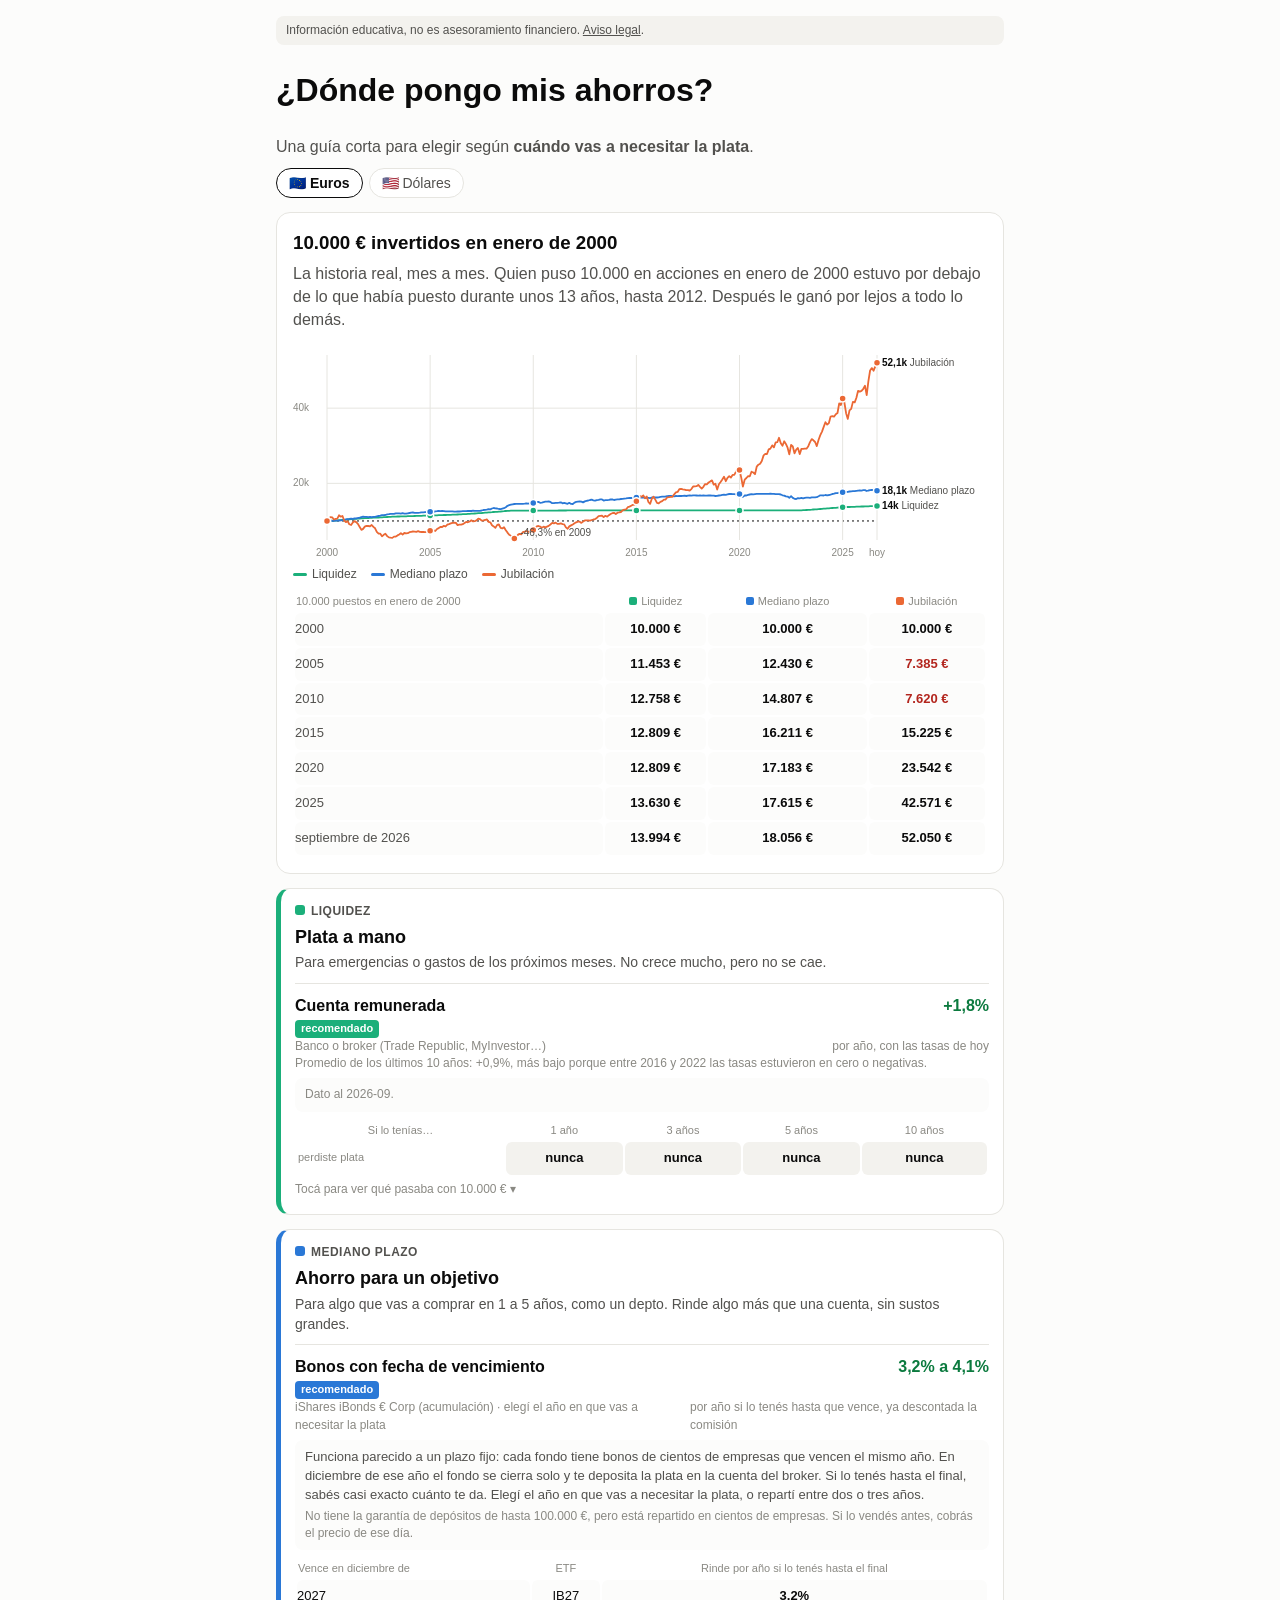
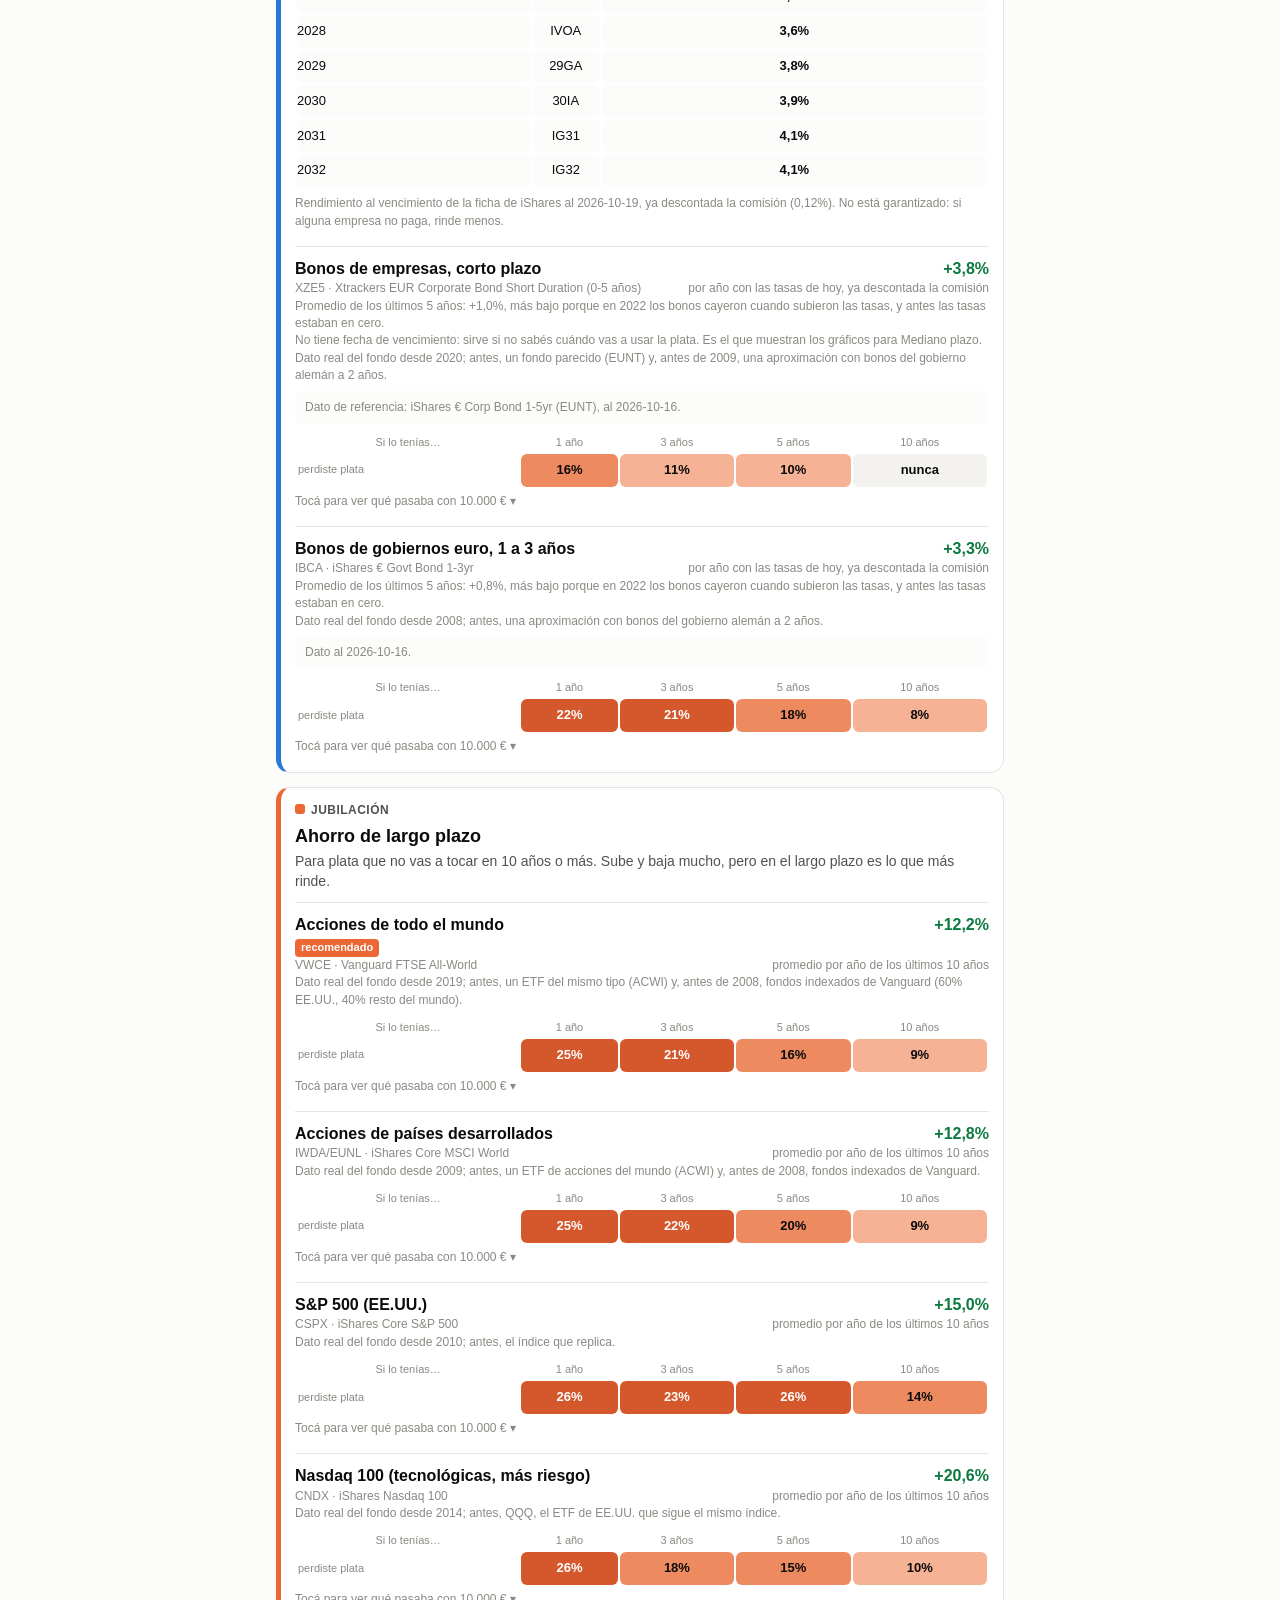
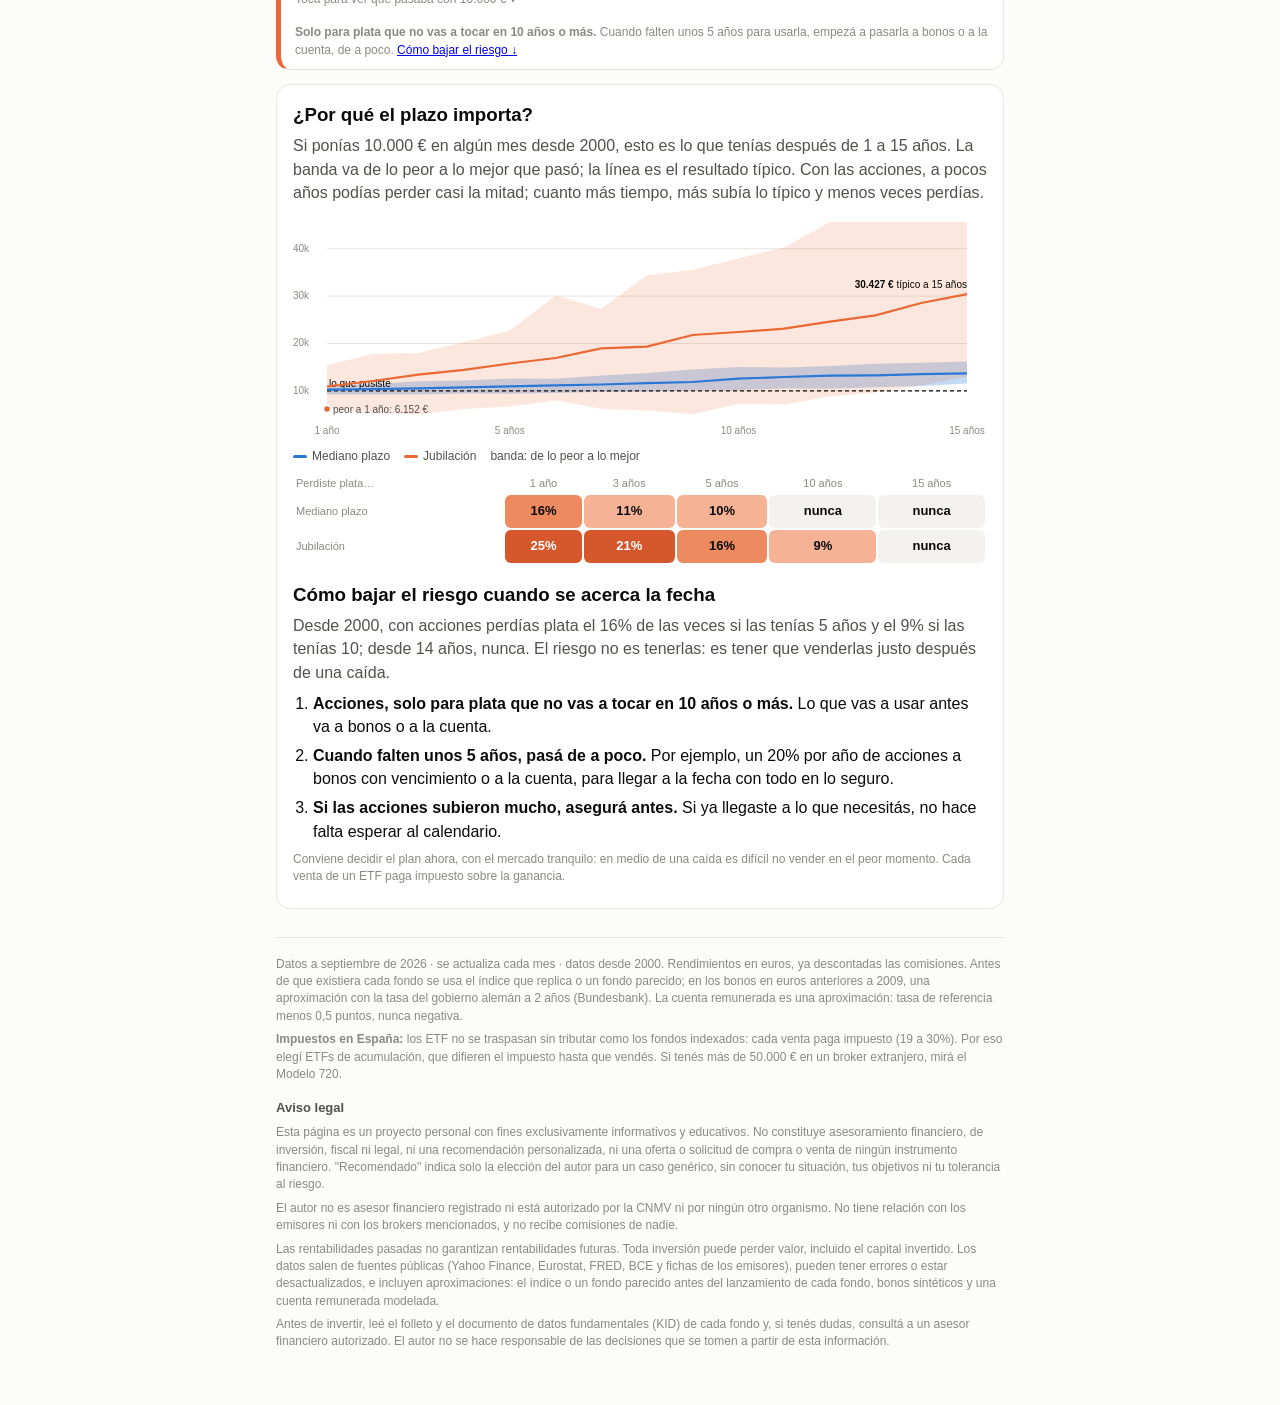
==== commit 23f02d32: "Mediano plazo: escalera de iBonds recomendada, tasa de hoy como número grande; bloque para bajar el " ====
--- a/site/index.html
+++ b/site/index.html
@@ -34,6 +34,7 @@
     <svg id="embudo" viewBox="0 0 340 230" role="img" aria-label="Resultado de 10.000 según cuántos años los tuviste, acciones y bonos"></svg>
     <div class="legend" id="leyenda-embudo" style="flex-wrap:wrap"></div>
     <table class="chances" id="pierde"></table>
+    <div id="bajar"></div>
   </div>
 
   <footer id="pie"></footer>
--- a/site/style.css
+++ b/site/style.css
@@ -45,6 +45,8 @@
   .esc .val { text-align: right; font-weight: 700; }
   .nota { font-size: 12px; color: var(--muted); margin-top: 6px; }
   .leccion { background: var(--card); border: 1px solid var(--line); border-radius: 14px; padding: 16px; margin-top: 14px; }
+  .leccion ol { padding-left: 20px; margin: 8px 0; }
+  .leccion li { margin-bottom: 6px; }
   .leccion svg { width: 100%; height: auto; display: block; margin-top: 8px; }
   .legend { display: flex; gap: 14px; font-size: 12px; color: var(--text2); margin-top: 6px; }
   .legend i { display: inline-block; width: 14px; height: 3px; border-radius: 2px; vertical-align: middle; margin-right: 5px; }
